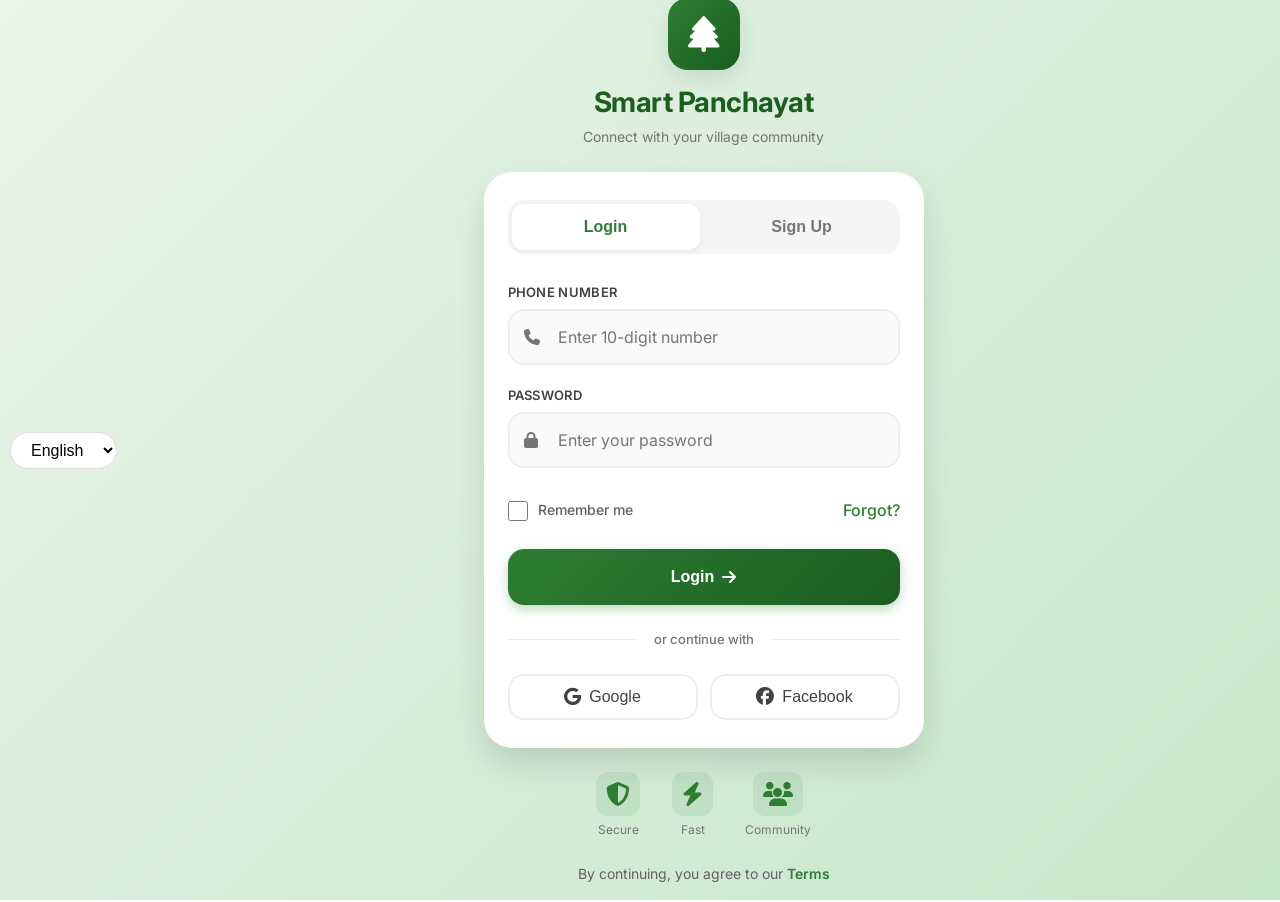
==== index.html @ d56955bb "modified:   chat.html modified:   dashboard.html modified:   events.html modified:   index.html new " ====
<!DOCTYPE html>
<html lang="en">
<head>
    <meta charset="UTF-8">
    <meta name="viewport" content="width=device-width, initial-scale=1.0, maximum-scale=1.0, user-scalable=yes, viewport-fit=cover">
    <meta name="description" content="Smart Panchayat - Connect with your village community">
    <meta name="theme-color" content="#2E7D32">
    <title>Smart Panchayat - Village Connect</title>
    
    <!-- Fonts -->
    <link rel="preconnect" href="https://fonts.googleapis.com">
    <link rel="preconnect" href="https://fonts.gstatic.com" crossorigin>
    <link href="https://fonts.googleapis.com/css2?family=Inter:wght@300;400;500;600;700;800&display=swap" rel="stylesheet">
    
    <!-- Font Awesome -->
    <link rel="stylesheet" href="https://cdnjs.cloudflare.com/ajax/libs/font-awesome/6.5.1/css/all.min.css">
    
    <!-- Custom CSS -->
    <link rel="stylesheet" href="css/styles.css">
    
    <style>
        /* ============================================ */
        /* PROFESSIONAL LOGIN/SIGNUP - MOBILE FIRST */
        /* ============================================ */
        
        * {
            margin: 0;
            padding: 0;
            box-sizing: border-box;
        }
        
        :root {
            --primary: #2E7D32;
            --primary-dark: #1B5E20;
            --primary-light: #4CAF50;
            --accent: #FF6F00;
            --gray-50: #FAFAFA;
            --gray-100: #F5F5F5;
            --gray-200: #EEEEEE;
            --gray-600: #757575;
            --gray-800: #424242;
            --success: #43A047;
            --error: #E53935;
            --shadow-sm: 0 2px 8px rgba(0,0,0,0.06);
            --shadow-md: 0 8px 24px rgba(0,0,0,0.1);
            --shadow-lg: 0 16px 32px rgba(0,0,0,0.12);
        }
        
        body {
            font-family: 'Inter', sans-serif;
            background: linear-gradient(135deg, #E8F5E9 0%, #C8E6C9 100%);
            min-height: 100vh;
            display: flex;
            align-items: center;
            justify-content: center;
            padding: 16px;
            margin: 0;
        }
        
        /* Main Container */
        .auth-container {
            width: 100%;
            max-width: 420px;
            margin: 0 auto;
            animation: slideUp 0.5s ease;
        }
        
        @keyframes slideUp {
            from {
                opacity: 0;
                transform: translateY(30px);
            }
            to {
                opacity: 1;
                transform: translateY(0);
            }
        }
        
        /* Logo Section */
        .logo-section {
            text-align: center;
            margin-bottom: 24px;
        }
        
        .logo-icon {
            width: 72px;
            height: 72px;
            background: linear-gradient(135deg, var(--primary), var(--primary-dark));
            border-radius: 20px;
            display: flex;
            align-items: center;
            justify-content: center;
            margin: 0 auto 16px;
            box-shadow: var(--shadow-md);
            animation: pulse 2s infinite;
        }
        
        @keyframes pulse {
            0%, 100% { transform: scale(1); }
            50% { transform: scale(1.02); }
        }
        
        .logo-icon i {
            font-size: 36px;
            color: white;
        }
        
        .logo-section h1 {
            font-size: 28px;
            font-weight: 700;
            color: var(--primary-dark);
            margin-bottom: 6px;
            letter-spacing: -0.5px;
        }
        
        .logo-section p {
            font-size: 14px;
            color: var(--gray-600);
            font-weight: 400;
        }
        
        /* Auth Card */
        .auth-card {
            background: white;
            border-radius: 28px;
            padding: 28px 24px;
            box-shadow: var(--shadow-lg);
            backdrop-filter: blur(10px);
            transition: all 0.3s ease;
        }
        
        /* Tabs */
        .auth-tabs {
            display: flex;
            gap: 8px;
            margin-bottom: 28px;
            background: var(--gray-100);
            padding: 4px;
            border-radius: 16px;
        }
        
        .auth-tab {
            flex: 1;
            padding: 14px 8px;
            border: none;
            background: transparent;
            font-size: 16px;
            font-weight: 600;
            color: var(--gray-600);
            cursor: pointer;
            border-radius: 12px;
            transition: all 0.25s ease;
            position: relative;
            overflow: hidden;
        }
        
        .auth-tab::before {
            content: '';
            position: absolute;
            top: 0;
            left: 0;
            right: 0;
            bottom: 0;
            background: white;
            opacity: 0;
            transition: opacity 0.25s ease;
            z-index: -1;
        }
        
        .auth-tab.active {
            color: var(--primary);
            background: white;
            box-shadow: var(--shadow-sm);
        }
        
        /* Forms */
        .auth-form {
            display: none;
            animation: fadeIn 0.3s ease;
        }
        
        .auth-form.active {
            display: block;
        }
        
        @keyframes fadeIn {
            from { opacity: 0; transform: translateX(-10px); }
            to { opacity: 1; transform: translateX(0); }
        }
        
        /* Input Groups */
        .input-group {
            margin-bottom: 20px;
            position: relative;
        }
        
        .input-label {
            display: block;
            font-size: 13px;
            font-weight: 600;
            color: var(--gray-800);
            margin-bottom: 6px;
            text-transform: uppercase;
            letter-spacing: 0.3px;
        }
        
        .input-wrapper {
            position: relative;
        }
        
        .input-wrapper i {
            position: absolute;
            left: 16px;
            top: 50%;
            transform: translateY(-50%);
            color: var(--gray-600);
            font-size: 16px;
            transition: color 0.2s ease;
        }
        
        .input-field {
            width: 100%;
            padding: 16px 16px 16px 48px;
            border: 2px solid var(--gray-200);
            border-radius: 16px;
            font-size: 16px;
            font-family: 'Inter', sans-serif;
            background: var(--gray-50);
            transition: all 0.2s ease;
            outline: none;
        }
        
        .input-field:focus {
            border-color: var(--primary);
            background: white;
            box-shadow: 0 0 0 4px rgba(46, 125, 50, 0.1);
        }
        
        .input-field:focus + i,
        .input-wrapper:focus-within i {
            color: var(--primary);
        }
        
        .input-field.error {
            border-color: var(--error);
        }
        
        .error-message {
            font-size: 12px;
            color: var(--error);
            margin-top: 6px;
            display: flex;
            align-items: center;
            gap: 4px;
            animation: shake 0.3s ease;
        }
        
        @keyframes shake {
            0%, 100% { transform: translateX(0); }
            25% { transform: translateX(-4px); }
            75% { transform: translateX(4px); }
        }
        
        /* Password Strength */
        .password-strength {
            margin-top: 8px;
        }
        
        .strength-bar {
            height: 4px;
            background: var(--gray-200);
            border-radius: 2px;
            overflow: hidden;
            margin-bottom: 4px;
        }
        
        .strength-fill {
            height: 100%;
            width: 0%;
            transition: width 0.3s ease, background 0.3s ease;
            border-radius: 2px;
        }
        
        .strength-text {
            font-size: 12px;
            font-weight: 500;
        }
        
        /* Checkbox */
        .checkbox-wrapper {
            display: flex;
            align-items: center;
            gap: 10px;
            margin: 16px 0;
        }
        
        .checkbox-wrapper input[type="checkbox"] {
            width: 20px;
            height: 20px;
            accent-color: var(--primary);
            cursor: pointer;
        }
        
        .checkbox-wrapper label {
            font-size: 14px;
            color: var(--gray-600);
            cursor: pointer;
        }
        
        .checkbox-wrapper a {
            color: var(--primary);
            text-decoration: none;
            font-weight: 500;
        }
        
        /* Buttons */
        .btn {
            width: 100%;
            padding: 16px;
            border: none;
            border-radius: 16px;
            font-size: 16px;
            font-weight: 600;
            cursor: pointer;
            transition: all 0.2s ease;
            display: flex;
            align-items: center;
            justify-content: center;
            gap: 8px;
            position: relative;
            overflow: hidden;
        }
        
        .btn-primary {
            background: linear-gradient(135deg, var(--primary), var(--primary-dark));
            color: white;
            box-shadow: 0 4px 12px rgba(46, 125, 50, 0.3);
        }
        
        .btn-primary:hover {
            transform: translateY(-2px);
            box-shadow: 0 6px 16px rgba(46, 125, 50, 0.4);
        }
        
        .btn-primary:active {
            transform: translateY(0);
        }
        
        .btn-primary:disabled {
            opacity: 0.6;
            cursor: not-allowed;
            transform: none;
        }
        
        /* Loading Spinner */
        .spinner {
            width: 20px;
            height: 20px;
            border: 2px solid rgba(255,255,255,0.3);
            border-top-color: white;
            border-radius: 50%;
            animation: spin 0.8s linear infinite;
        }
        
        @keyframes spin {
            to { transform: rotate(360deg); }
        }
        
        /* Divider */
        .divider {
            display: flex;
            align-items: center;
            text-align: center;
            margin: 24px 0;
        }
        
        .divider::before,
        .divider::after {
            content: '';
            flex: 1;
            border-bottom: 1px solid var(--gray-200);
        }
        
        .divider span {
            padding: 0 16px;
            font-size: 13px;
            color: var(--gray-600);
            font-weight: 500;
        }
        
        /* Social Login */
        .social-login {
            display: flex;
            gap: 12px;
        }
        
        .social-btn {
            flex: 1;
            padding: 12px;
            border: 2px solid var(--gray-200);
            border-radius: 16px;
            background: white;
            font-size: 14px;
            font-weight: 500;
            color: var(--gray-800);
            cursor: pointer;
            transition: all 0.2s ease;
            display: flex;
            align-items: center;
            justify-content: center;
            gap: 8px;
        }
        
        .social-btn:hover {
            border-color: var(--primary);
            background: var(--gray-50);
        }
        
        .social-btn i {
            font-size: 18px;
        }
        
        /* Footer Links */
        .auth-footer {
            text-align: center;
            margin-top: 24px;
            font-size: 14px;
            color: var(--gray-600);
        }
        
        .auth-footer a {
            color: var(--primary);
            text-decoration: none;
            font-weight: 600;
        }
        
        /* OTP Section */
        .otp-section {
            margin-top: 20px;
            padding-top: 20px;
            border-top: 1px solid var(--gray-200);
        }
        
        .otp-inputs {
            display: flex;
            gap: 8px;
            justify-content: center;
            margin: 20px 0;
        }
        
        .otp-input {
            width: 48px;
            height: 56px;
            text-align: center;
            font-size: 24px;
            font-weight: 700;
            border: 2px solid var(--gray-200);
            border-radius: 12px;
            background: var(--gray-50);
            transition: all 0.2s ease;
        }
        
        .otp-input:focus {
            border-color: var(--primary);
            background: white;
            outline: none;
            box-shadow: 0 0 0 3px rgba(46, 125, 50, 0.1);
        }
        
        .otp-timer {
            text-align: center;
            font-size: 14px;
            color: var(--gray-600);
            margin-bottom: 16px;
        }
        
        .otp-timer span {
            font-weight: 700;
            color: var(--primary);
        }
        
        .resend-btn {
            background: none;
            border: none;
            color: var(--primary);
            font-weight: 600;
            cursor: pointer;
            padding: 8px;
        }
        
        .resend-btn:disabled {
            color: var(--gray-400);
            cursor: not-allowed;
        }
        
        /* Features Section */
        .features {
            display: flex;
            justify-content: center;
            gap: 32px;
            margin-top: 24px;
        }
        
        .feature {
            display: flex;
            flex-direction: column;
            align-items: center;
            gap: 4px;
        }
        
        .feature i {
            font-size: 24px;
            color: var(--primary);
            background: rgba(46, 125, 50, 0.1);
            padding: 10px;
            border-radius: 12px;
        }
        
        .feature span {
            font-size: 12px;
            color: var(--gray-600);
        }
        
        /* Mobile Optimizations */
        @media (max-width: 480px) {
            body {
                padding: 12px;
                align-items: flex-start;
            }
            
            .auth-container {
                margin-top: 20px;
            }
            
            .auth-card {
                padding: 20px 16px;
            }
            
            .logo-icon {
                width: 60px;
                height: 60px;
            }
            
            .logo-section h1 {
                font-size: 24px;
            }
            
            .input-field {
                padding: 14px 14px 14px 44px;
                font-size: 16px;
            }
            
            .btn {
                padding: 14px;
            }
            
            .otp-input {
                width: 42px;
                height: 50px;
                font-size: 20px;
            }
            
            .features {
                gap: 20px;
            }
        }
        
        /* Desktop Optimizations */
        @media (min-width: 768px) {
            .auth-container {
                max-width: 440px;
            }
        }
        
        /* Toast Customization */
        .toast-container {
            position: fixed;
            top: 20px;
            right: 20px;
            z-index: 9999;
        }
        
        /* Hidden */
        .hidden {
            display: none !important;
        }
    </style>
</head>
<body>
    <div class="auth-container">
        <!-- Logo -->
        <div class="logo-section">
            <div class="logo-icon">
                <i class="fas fa-tree"></i>
            </div>
            <h1>Smart Panchayat</h1>
            <p>Connect with your village community</p>
        </div>
        
        <!-- Auth Card -->
        <div class="auth-card">
            <!-- Tabs -->
            <div class="auth-tabs">
                <button class="auth-tab active" data-tab="login">Login</button>
                <button class="auth-tab" data-tab="signup">Sign Up</button>
            </div>
            
            <!-- Login Form -->
            <form id="loginForm" class="auth-form active">
                <div class="input-group">
                    <label class="input-label">Phone Number</label>
                    <div class="input-wrapper">
                        <i class="fas fa-phone"></i>
                        <input type="tel" 
                               class="input-field" 
                               id="loginPhone" 
                               placeholder="Enter 10-digit number"
                               inputmode="numeric"
                               maxlength="10">
                    </div>
                    <div class="error-message hidden" id="loginPhoneError"></div>
                </div>
                
                <div class="input-group">
                    <label class="input-label">Password</label>
                    <div class="input-wrapper">
                        <i class="fas fa-lock"></i>
                        <input type="password" 
                               class="input-field" 
                               id="loginPassword" 
                               placeholder="Enter your password">
                    </div>
                    <div class="error-message hidden" id="loginPasswordError"></div>
                </div>
                
                <div class="checkbox-wrapper">
                    <input type="checkbox" id="rememberMe">
                    <label for="rememberMe">Remember me</label>
                    <a href="#" style="margin-left: auto;">Forgot?</a>
                </div>
                
                <button type="submit" class="btn btn-primary" id="loginBtn">
                    <span>Login</span>
                    <i class="fas fa-arrow-right"></i>
                </button>
                
                <div class="divider">
                    <span>or continue with</span>
                </div>
                
                <div class="social-login">
                    <button type="button" class="social-btn">
                        <i class="fab fa-google"></i> Google
                    </button>
                    <button type="button" class="social-btn">
                        <i class="fab fa-facebook"></i> Facebook
                    </button>
                </div>
            </form>
            
            <!-- Signup Form -->
            <form id="signupForm" class="auth-form">
                <div class="input-group">
                    <label class="input-label">Full Name</label>
                    <div class="input-wrapper">
                        <i class="fas fa-user"></i>
                        <input type="text" 
                               class="input-field" 
                               id="signupName" 
                               placeholder="Enter your full name">
                    </div>
                    <div class="error-message hidden" id="signupNameError"></div>
                </div>
                
                <div class="input-group">
                    <label class="input-label">Phone Number</label>
                    <div class="input-wrapper">
                        <i class="fas fa-phone"></i>
                        <input type="tel" 
                               class="input-field" 
                               id="signupPhone" 
                               placeholder="10-digit mobile number"
                               inputmode="numeric"
                               maxlength="10">
                    </div>
                    <div class="error-message hidden" id="signupPhoneError"></div>
                </div>
                
                <div class="input-group">
                    <label class="input-label">Password</label>
                    <div class="input-wrapper">
                        <i class="fas fa-lock"></i>
                        <input type="password" 
                               class="input-field" 
                               id="signupPassword" 
                               placeholder="Create a strong password">
                    </div>
                    <div class="password-strength hidden" id="passwordStrength">
                        <div class="strength-bar">
                            <div class="strength-fill" id="strengthFill"></div>
                        </div>
                        <span class="strength-text" id="strengthText"></span>
                    </div>
                </div>
                
                <div class="input-group">
                    <label class="input-label">Confirm Password</label>
                    <div class="input-wrapper">
                        <i class="fas fa-check-circle"></i>
                        <input type="password" 
                               class="input-field" 
                               id="signupConfirmPassword" 
                               placeholder="Re-enter your password">
                    </div>
                    <div class="error-message hidden" id="signupConfirmError"></div>
                </div>
                
                <div class="input-group">
                    <label class="input-label">Occupation</label>
                    <div class="input-wrapper">
                        <i class="fas fa-briefcase"></i>
                        <select class="input-field" id="signupOccupation">
                            <option value="">Select occupation</option>
                            <option value="farmer">🌾 Farmer</option>
                            <option value="teacher">📚 Teacher</option>
                            <option value="business">💼 Business</option>
                            <option value="student">🎓 Student</option>
                            <option value="service">🔧 Service Provider</option>
                            <option value="other">📌 Other</option>
                        </select>
                    </div>
                </div>
                
                <div class="checkbox-wrapper">
                    <input type="checkbox" id="termsCheck">
                    <label for="termsCheck">I agree to the <a href="#">Terms</a> and <a href="#">Privacy Policy</a></label>
                </div>
                
                <button type="submit" class="btn btn-primary" id="signupBtn">
                    <span>Create Account</span>
                    <i class="fas fa-user-plus"></i>
                </button>
                
                <!-- OTP Section (hidden initially) -->
                <div class="otp-section hidden" id="otpSection">
                    <p style="text-align: center; font-size: 14px; color: var(--gray-600); margin-bottom: 16px;">
                        <i class="fas fa-shield-alt"></i> 
                        Enter the 6-digit code sent to your phone
                    </p>
                    
                    <div class="otp-inputs">
                        <input type="text" class="otp-input" maxlength="1" pattern="[0-9]">
                        <input type="text" class="otp-input" maxlength="1" pattern="[0-9]">
                        <input type="text" class="otp-input" maxlength="1" pattern="[0-9]">
                        <input type="text" class="otp-input" maxlength="1" pattern="[0-9]">
                        <input type="text" class="otp-input" maxlength="1" pattern="[0-9]">
                        <input type="text" class="otp-input" maxlength="1" pattern="[0-9]">
                    </div>
                    
                    <div class="otp-timer">
                        Resend code in <span id="otpTimer">02:00</span>
                        <button class="resend-btn" id="resendOtpBtn" disabled>Resend</button>
                    </div>
                    
                    <button type="button" class="btn btn-primary" id="verifyOtpBtn">
                        <span>Verify & Continue</span>
                        <i class="fas fa-check"></i>
                    </button>
                </div>
            </form>
        </div>
        
        <!-- Features -->
        <div class="features">
            <div class="feature">
                <i class="fas fa-shield-alt"></i>
                <span>Secure</span>
            </div>
            <div class="feature">
                <i class="fas fa-bolt"></i>
                <span>Fast</span>
            </div>
            <div class="feature">
                <i class="fas fa-users"></i>
                <span>Community</span>
            </div>
        </div>
        
        <!-- Footer -->
        <div class="auth-footer">
            <p>By continuing, you agree to our <a href="#">Terms</a></p>
        </div>
    </div>
    
    <!-- Toast Container -->
    <div id="toastContainer" class="toast-container"></div>
    
    <script src="js/utils.js"></script>
    <script src="js/auth.js"></script>
    
    <script>
        // Smooth tab switching
        document.querySelectorAll('.auth-tab').forEach(tab => {
            tab.addEventListener('click', function() {
                document.querySelectorAll('.auth-tab').forEach(t => t.classList.remove('active'));
                this.classList.add('active');
                
                const tabName = this.dataset.tab;
                document.getElementById('loginForm').classList.toggle('active', tabName === 'login');
                document.getElementById('signupForm').classList.toggle('active', tabName === 'signup');
            });
        });
        
        // Password strength indicator
        const passwordInput = document.getElementById('signupPassword');
        const strengthFill = document.getElementById('strengthFill');
        const strengthText = document.getElementById('strengthText');
        const strengthDiv = document.getElementById('passwordStrength');
        
        passwordInput?.addEventListener('input', function() {
            const val = this.value;
            if (val.length > 0) {
                strengthDiv.classList.remove('hidden');
                
                let strength = 0;
                if (val.length >= 6) strength++;
                if (/[a-z]/.test(val) && /[A-Z]/.test(val)) strength++;
                if (/[0-9]/.test(val)) strength++;
                if (/[^a-zA-Z0-9]/.test(val)) strength++;
                
                const percent = (strength / 4) * 100;
                strengthFill.style.width = percent + '%';
                
                if (strength <= 1) {
                    strengthFill.style.background = '#E53935';
                    strengthText.textContent = 'Weak';
                    strengthText.style.color = '#E53935';
                } else if (strength === 2) {
                    strengthFill.style.background = '#FFA000';
                    strengthText.textContent = 'Fair';
                    strengthText.style.color = '#FFA000';
                } else if (strength === 3) {
                    strengthFill.style.background = '#4CAF50';
                    strengthText.textContent = 'Good';
                    strengthText.style.color = '#4CAF50';
                } else {
                    strengthFill.style.background = '#2E7D32';
                    strengthText.textContent = 'Strong';
                    strengthText.style.color = '#2E7D32';
                }
            } else {
                strengthDiv.classList.add('hidden');
            }
        });
        
        // OTP input auto-focus
        const otpInputs = document.querySelectorAll('.otp-input');
        otpInputs.forEach((input, index) => {
            input.addEventListener('input', function() {
                if (this.value.length === 1 && index < otpInputs.length - 1) {
                    otpInputs[index + 1].focus();
                }
            });
            
            input.addEventListener('keydown', function(e) {
                if (e.key === 'Backspace' && !this.value && index > 0) {
                    otpInputs[index - 1].focus();
                }
            });
        });
        
        console.log('✅ Smart Panchayat Auth Ready');
    </script>
    <script src="js/language.js"></script>
</body>
</html>
---- css/styles.css ----
/* ============================================
   SMART PANCHAYAT SYSTEM - COMPLETE STYLESHEET
   Enhanced: Badges, Notifications, Clean UI
   ============================================ */

/* ---------- CSS RESET & VARIABLES ---------- */
* {
    margin: 0;
    padding: 0;
    box-sizing: border-box;
}

:root {
    /* Primary Colors */
    --primary-green: #2E7D32;
    --primary-green-light: #4CAF50;
    --primary-green-dark: #1B5E20;
    --accent-orange: #FF6F00;
    --accent-red: #D32F2F;
    --accent-blue: #1976D2;
    
    /* Neutral Colors */
    --gray-50: #FAFAFA;
    --gray-100: #F5F5F5;
    --gray-200: #EEEEEE;
    --gray-300: #E0E0E0;
    --gray-400: #BDBDBD;
    --gray-500: #9E9E9E;
    --gray-600: #757575;
    --gray-700: #616161;
    --gray-800: #424242;
    --gray-900: #212121;
    
    /* Functional Colors */
    --success: #43A047;
    --warning: #FFA000;
    --error: #E53935;
    --info: #1E88E5;
    
    /* Emergency Theme */
    --emergency-bg: linear-gradient(135deg, #B71C1C 0%, #D32F2F 100%);
    --emergency-pulse: rgba(211, 47, 47, 0.6);
    
    /* Spacing */
    --space-xs: 4px;
    --space-sm: 8px;
    --space-md: 16px;
    --space-lg: 24px;
    --space-xl: 32px;
    --space-2xl: 48px;
    
    /* Border Radius */
    --radius-sm: 4px;
    --radius-md: 8px;
    --radius-lg: 12px;
    --radius-xl: 20px;
    --radius-full: 9999px;
    
    /* Shadows */
    --shadow-sm: 0 1px 2px 0 rgba(0, 0, 0, 0.05);
    --shadow-md: 0 4px 6px -1px rgba(0, 0, 0, 0.1);
    --shadow-lg: 0 10px 15px -3px rgba(0, 0, 0, 0.1);
    --shadow-xl: 0 20px 25px -5px rgba(0, 0, 0, 0.1);
    --shadow-2xl: 0 25px 50px -12px rgba(0, 0, 0, 0.25);
    
    /* Transitions */
    --transition-fast: 150ms ease;
    --transition-base: 250ms ease;
    --transition-slow: 350ms ease;
    
    /* Fonts */
    --font-sans: 'Inter', -apple-system, BlinkMacSystemFont, 'Segoe UI', Roboto, sans-serif;
    --font-display: 'Poppins', var(--font-sans);
}
/* ============ CRITICAL MOBILE FIX ============ */
* {
    box-sizing: border-box !important;
}

html {
    width: 100% !important;
    overflow-x: hidden !important;
    overflow-y: auto !important;
}

body {
    width: 100% !important;
    max-width: 100vw !important;
    overflow-x: hidden !important;
    overflow-y: auto !important;
    position: relative !important;
}

#app, .dashboard-layout, .main-feed, .container {
    width: 100% !important;
    max-width: 100% !important;
    overflow-x: hidden !important;
}

/* Ensure scrolling works */
html, body {
    height: auto !important;
    min-height: 100vh !important;
}
/* ---------- BASE STYLES ---------- */
html {
    font-size: 16px;
    -webkit-font-smoothing: antialiased;
    -moz-osx-font-smoothing: grayscale;
    scroll-behavior: smooth;
}

body {
    font-family: var(--font-sans);
    background-color: var(--gray-50);
    color: var(--gray-900);
    line-height: 1.6;
    min-height: 100vh;
    overflow-x: hidden;
}

/* ---------- TYPOGRAPHY ---------- */
h1, .h1 {
    font-size: clamp(1.75rem, 5vw, 2.5rem);
    font-weight: 700;
    line-height: 1.2;
    letter-spacing: -0.02em;
    font-family: var(--font-display);
    margin-bottom: var(--space-md);
}

h2, .h2 {
    font-size: clamp(1.5rem, 4vw, 2rem);
    font-weight: 600;
    line-height: 1.3;
    letter-spacing: -0.01em;
    font-family: var(--font-display);
    margin-bottom: var(--space-md);
}

h3, .h3 {
    font-size: clamp(1.25rem, 3vw, 1.5rem);
    font-weight: 600;
    line-height: 1.4;
    margin-bottom: var(--space-sm);
}

h4 {
    font-size: 1.125rem;
    font-weight: 600;
    line-height: 1.4;
    margin-bottom: var(--space-sm);
}

p {
    margin-bottom: var(--space-md);
    color: var(--gray-700);
}

a {
    color: inherit;
    text-decoration: none;
}

/* ---------- UTILITY CLASSES ---------- */
.container {
    width: 100%;
    max-width: 1200px;
    margin-left: auto;
    margin-right: auto;
    padding-left: var(--space-md);
    padding-right: var(--space-md);
}

.flex { display: flex; }
.inline-flex { display: inline-flex; }
.flex-col { flex-direction: column; }
.flex-1 { flex: 1; }
.items-center { align-items: center; }
.justify-between { justify-content: space-between; }
.gap-sm { gap: var(--space-sm); }
.gap-md { gap: var(--space-md); }
.gap-lg { gap: var(--space-lg); }
.grid { display: grid; }
.text-center { text-align: center; }
.text-sm { font-size: 0.875rem; }
.text-gray-500 { color: var(--gray-500); }
.text-gray-600 { color: var(--gray-600); }
.font-medium { font-weight: 500; }
.font-bold { font-weight: 700; }
.mt-md { margin-top: var(--space-md); }
.mb-sm { margin-bottom: var(--space-sm); }
.p-md { padding: var(--space-md); }
.p-xl { padding: var(--space-xl); }
.w-full { width: 100%; }

/* ---------- BUTTONS ---------- */
.btn {
    display: inline-flex;
    align-items: center;
    justify-content: center;
    gap: var(--space-sm);
    padding: 10px 20px;
    border-radius: var(--radius-md);
    font-weight: 500;
    font-size: 1rem;
    line-height: 1.5;
    cursor: pointer;
    border: none;
    transition: all var(--transition-base);
    white-space: nowrap;
    background: transparent;
}

.btn:active { transform: scale(0.98); }
.btn:disabled { opacity: 0.6; cursor: not-allowed; }

.btn-primary {
    background: var(--primary-green);
    color: white;
    box-shadow: var(--shadow-md);
}

.btn-primary:hover:not(:disabled) {
    background: var(--primary-green-dark);
    box-shadow: var(--shadow-lg);
}

.btn-outline {
    background: transparent;
    color: var(--gray-700);
    border: 1px solid var(--gray-300);
}

.btn-outline:hover:not(:disabled) {
    background: var(--gray-100);
    border-color: var(--gray-400);
}

.btn-danger {
    background: var(--error);
    color: white;
}

.btn-success {
    background: var(--success);
    color: white;
}

.btn-sm {
    padding: 6px 12px;
    font-size: 0.875rem;
}

.btn-block { width: 100%; }
.btn-icon {
    padding: var(--space-sm);
    border-radius: var(--radius-full);
    aspect-ratio: 1;
}

/* ---------- EMERGENCY BUTTON - FIXED ---------- */
.btn-emergency {
    background: linear-gradient(135deg, #C62828 0%, #D32F2F 100%);
    color: white !important;
    font-weight: 700;
    text-transform: uppercase;
    letter-spacing: 1px;
    padding: 10px 18px;
    border-radius: var(--radius-md);
    border: none;
    box-shadow: 0 3px 10px rgba(211, 47, 47, 0.3), 0 0 0 0 rgba(211, 47, 47, 0.4);
    animation: emergency-pulse 2s infinite;
    position: relative;
    overflow: hidden;
    transition: all 0.2s ease;
    cursor: pointer;
    font-size: 0.9rem;
}

.btn-emergency i {
    margin-right: 6px;
    animation: shake 2s infinite;
    color: white;
}

.btn-emergency:hover {
    transform: scale(1.02);
    box-shadow: 0 4px 12px rgba(211, 47, 47, 0.5), 0 0 0 6px rgba(211, 47, 47, 0.1);
    letter-spacing: 1.5px;
}

.btn-emergency:active {
    transform: scale(0.98);
}

@keyframes emergency-pulse {
    0% {
        box-shadow: 0 3px 10px rgba(211, 47, 47, 0.3), 0 0 0 0 rgba(211, 47, 47, 0.4);
    }
    50% {
        box-shadow: 0 3px 10px rgba(211, 47, 47, 0.5), 0 0 0 8px rgba(211, 47, 47, 0);
    }
    100% {
        box-shadow: 0 3px 10px rgba(211, 47, 47, 0.3), 0 0 0 0 rgba(211, 47, 47, 0);
    }
}

@keyframes shake {
    0%, 100% { transform: rotate(0deg); }
    5% { transform: rotate(-10deg); }
    10% { transform: rotate(10deg); }
    15% { transform: rotate(-5deg); }
    20% { transform: rotate(0deg); }
}

/* Large Emergency Button (for sidebar) */
.emergency-btn-large {
    width: 100%;
    padding: 12px 20px;
    font-size: 1rem;
    font-weight: 700;
    margin: var(--space-md) 0;
    background: linear-gradient(135deg, #C62828 0%, #D32F2F 100%);
    color: white !important;
    border: none;
    border-radius: var(--radius-md);
    cursor: pointer;
    box-shadow: 0 3px 10px rgba(211, 47, 47, 0.3);
    animation: emergency-pulse 2s infinite;
    transition: all 0.2s ease;
    text-transform: uppercase;
    letter-spacing: 1px;
}

.emergency-btn-large i {
    margin-right: 8px;
    animation: shake 2s infinite;
    color: white;
}

.emergency-btn-large:hover {
    transform: scale(1.01);
    box-shadow: 0 4px 12px rgba(211, 47, 47, 0.5);
    letter-spacing: 1.5px;
}

/* Emergency Banner */
.emergency-banner {
    background: linear-gradient(135deg, #C62828 0%, #D32F2F 100%);
    color: white;
    padding: 12px 18px;
    border-radius: var(--radius-md);
    margin-bottom: var(--space-lg);
    display: flex;
    align-items: center;
    justify-content: space-between;
    box-shadow: 0 3px 10px rgba(211, 47, 47, 0.3);
    animation: slideDown 0.3s ease;
}

.emergency-banner-content {
    display: flex;
    align-items: center;
    gap: var(--space-md);
}

.emergency-banner-content i {
    font-size: 1.5rem;
    animation: shake 2s infinite;
}

.emergency-banner-close {
    background: rgba(255, 255, 255, 0.2);
    border: none;
    color: white;
    cursor: pointer;
    padding: 6px 10px;
    border-radius: var(--radius-sm);
    font-size: 0.9rem;
    transition: background 0.2s;
}

.emergency-banner-close:hover {
    background: rgba(255, 255, 255, 0.3);
}

@keyframes slideDown {
    from {
        opacity: 0;
        transform: translateY(-15px);
    }
    to {
        opacity: 1;
        transform: translateY(0);
    }
}
/* ---------- CARDS ---------- */
.card {
    background: white;
    border-radius: var(--radius-lg);
    padding: var(--space-lg);
    box-shadow: var(--shadow-md);
    border: 1px solid var(--gray-200);
}

/* ---------- FORMS ---------- */
.form-group { margin-bottom: var(--space-lg); }
.form-label {
    display: block;
    margin-bottom: var(--space-xs);
    font-weight: 500;
    color: var(--gray-800);
}

.form-input {
    width: 100%;
    padding: 12px 16px;
    border: 2px solid var(--gray-300);
    border-radius: var(--radius-md);
    font-size: 1rem;
    font-family: var(--font-sans);
    background: white;
    color: var(--gray-900);
    transition: all var(--transition-fast);
}

.form-input:focus {
    outline: none;
    border-color: var(--primary-green);
    box-shadow: 0 0 0 3px rgba(46, 125, 50, 0.1);
}

select.form-input {
    appearance: none;
    background-image: url("data:image/svg+xml,%3Csvg xmlns='http://www.w3.org/2000/svg' width='16' height='16' viewBox='0 0 24 24' fill='none' stroke='%23616161' stroke-width='2' stroke-linecap='round' stroke-linejoin='round'%3E%3Cpolyline points='6 9 12 15 18 9'%3E%3C/polyline%3E%3C/svg%3E");
    background-repeat: no-repeat;
    background-position: right 12px center;
    background-size: 16px;
    padding-right: 40px;
}

textarea.form-input {
    resize: vertical;
    min-height: 100px;
}

input[type="checkbox"] {
    width: 18px;
    height: 18px;
    accent-color: var(--primary-green);
    cursor: pointer;
}

/* ---------- AVATARS ---------- */
.avatar {
    width: 40px;
    height: 40px;
    border-radius: var(--radius-full);
    object-fit: cover;
    background: var(--primary-green);
    display: flex;
    align-items: center;
    justify-content: center;
    font-weight: 600;
    color: white;
    flex-shrink: 0;
}

.avatar-sm { width: 32px; height: 32px; font-size: 0.875rem; }
.avatar-md { width: 48px; height: 48px; font-size: 1.125rem; }
.avatar-lg { width: 64px; height: 64px; font-size: 1.5rem; }

/* ---------- BADGES (Labels) ---------- */
.badge {
    display: inline-flex;
    align-items: center;
    gap: 4px;
    padding: 4px 10px;
    border-radius: var(--radius-full);
    font-size: 0.7rem;
    font-weight: 600;
    text-transform: uppercase;
    letter-spacing: 0.3px;
    white-space: nowrap;
}

.badge-success { background: rgba(67, 160, 71, 0.12); color: var(--success); }
.badge-warning { background: rgba(255, 160, 0, 0.12); color: var(--warning); }
.badge-error { background: rgba(229, 57, 53, 0.12); color: var(--error); }
.badge-info { background: rgba(30, 136, 229, 0.12); color: var(--info); }

/* ---------- NAVIGATION ---------- */
.navbar {
    background: white;
    border-bottom: 1px solid var(--gray-200);
    padding: 12px 0;
    position: sticky;
    top: 0;
    z-index: 100;
}

.navbar-container {
    display: flex;
    align-items: center;
    justify-content: space-between;
}

.navbar-brand {
    font-size: 1.5rem;
    font-weight: 700;
    color: var(--primary-green);
    display: flex;
    align-items: center;
    gap: var(--space-sm);
}

/* ---------- BOTTOM NAVIGATION - CLEAN ---------- */
.mobile-nav {
    position: fixed;
    bottom: 0;
    left: 0;
    right: 0;
    background: white;
    border-top: 1px solid var(--gray-200);
    padding: 6px 12px;
    padding-bottom: max(6px, env(safe-area-inset-bottom));
    z-index: 100;
    box-shadow: 0 -1px 3px rgba(0, 0, 0, 0.05);
}

.mobile-nav-menu {
    display: flex;
    justify-content: space-around;
    align-items: center;
    list-style: none;
    max-width: 400px;
    margin: 0 auto;
}

.mobile-nav-item {
    display: flex;
    flex-direction: column;
    align-items: center;
    gap: 3px;
    color: var(--gray-500);
    text-decoration: none;
    font-size: 0.7rem;
    font-weight: 500;
    transition: color 0.2s;
    padding: 4px 0;
}

.mobile-nav-item i {
    font-size: 1.4rem;
}

.mobile-nav-item.active {
    color: var(--primary-green);
}

.mobile-nav-item.emergency-nav i {
    color: var(--error);
}

@media (min-width: 769px) {
    .mobile-nav {
        display: none !important;
    }
}

/* ---------- MODALS ---------- */
.modal-overlay {
    position: fixed;
    top: 0;
    left: 0;
    right: 0;
    bottom: 0;
    background: rgba(0, 0, 0, 0.5);
    backdrop-filter: blur(4px);
    display: flex;
    align-items: center;
    justify-content: center;
    z-index: 1000;
    animation: fadeIn 0.3s ease;
}

.modal {
    background: white;
    border-radius: var(--radius-xl);
    padding: var(--space-xl);
    max-width: 500px;
    width: 90%;
    max-height: 90vh;
    overflow-y: auto;
    box-shadow: var(--shadow-2xl);
}

@keyframes fadeIn {
    from { opacity: 0; }
    to { opacity: 1; }
}

.modal-header {
    display: flex;
    justify-content: space-between;
    align-items: center;
    margin-bottom: var(--space-lg);
}

.modal-title {
    font-size: 1.5rem;
    font-weight: 600;
}

.modal-close {
    background: none;
    border: none;
    font-size: 1.5rem;
    cursor: pointer;
    color: var(--gray-500);
}

.modal-close:hover { color: var(--gray-900); }

/* ---------- TOAST NOTIFICATIONS ---------- */
.toast-container {
    position: fixed;
    top: 20px;
    right: 20px;
    z-index: 9999;
    display: flex;
    flex-direction: column;
    gap: 10px;
    max-width: 350px;
}

.toast {
    background: white;
    border-radius: var(--radius-md);
    padding: 16px 20px;
    box-shadow: var(--shadow-lg);
    display: flex;
    align-items: center;
    gap: 12px;
    animation: slideInRight 0.3s ease;
    border-left: 4px solid var(--primary-green);
}

.toast-success { border-left-color: var(--success); }
.toast-error { border-left-color: var(--error); }
.toast-warning { border-left-color: var(--warning); }

@keyframes slideInRight {
    from { transform: translateX(100%); opacity: 0; }
    to { transform: translateX(0); opacity: 1; }
}

/* ---------- DROPDOWN ---------- */
.dropdown { position: relative; }
.dropdown-menu {
    position: absolute;
    top: 100%;
    right: 0;
    margin-top: 8px;
    background: white;
    border-radius: var(--radius-md);
    box-shadow: var(--shadow-lg);
    border: 1px solid var(--gray-200);
    min-width: 200px;
    z-index: 200;
    overflow: hidden;
}

.dropdown-item {
    display: flex;
    align-items: center;
    gap: 12px;
    padding: 12px 16px;
    color: var(--gray-700);
    cursor: pointer;
}

.dropdown-item:hover { background: var(--gray-100); }

/* ---------- ALERTS ---------- */
.alert {
    padding: 16px;
    border-radius: var(--radius-md);
    display: flex;
    align-items: flex-start;
    gap: 12px;
    margin-bottom: var(--space-md);
}

.alert-info {
    background: rgba(30, 136, 229, 0.1);
    color: var(--info);
    border: 1px solid rgba(30, 136, 229, 0.2);
}

.alert-error {
    background: rgba(229, 57, 53, 0.1);
    color: var(--error);
    border: 1px solid rgba(229, 57, 53, 0.2);
}

/* ---------- SKELETON LOADING ---------- */
.skeleton {
    background: linear-gradient(90deg, var(--gray-200) 25%, var(--gray-300) 50%, var(--gray-200) 75%);
    background-size: 200% 100%;
    animation: loading 1.5s infinite;
    border-radius: var(--radius-md);
}

@keyframes loading {
    0% { background-position: 200% 0; }
    100% { background-position: -200% 0; }
}

.skeleton-text { height: 16px; margin-bottom: 8px; }
.skeleton-title { height: 24px; width: 60%; margin-bottom: 16px; }
.skeleton-avatar { width: 40px; height: 40px; border-radius: var(--radius-full); }

/* ---------- DASHBOARD LAYOUT ---------- */
.dashboard-layout {
    display: grid;
    grid-template-columns: 280px 1fr 320px;
    gap: var(--space-lg);
    min-height: calc(100vh - 80px);
    margin-top: var(--space-lg);
}

.sidebar {
    position: sticky;
    top: 80px;
    height: fit-content;
    max-height: calc(100vh - 100px);
    overflow-y: auto;
}

.main-feed { min-height: 100vh; }

.right-sidebar {
    position: sticky;
    top: 80px;
    height: fit-content;
    max-height: calc(100vh - 100px);
    overflow-y: auto;
}

@media (max-width: 1024px) {
    .dashboard-layout { grid-template-columns: 1fr; }
    .sidebar, .right-sidebar { display: none; }
}

/* ---------- SIDEBAR ---------- */
.sidebar-card {
    background: white;
    border-radius: var(--radius-lg);
    padding: var(--space-lg);
    border: 1px solid var(--gray-200);
    margin-bottom: var(--space-md);
}

.user-profile-card { text-align: center; }

.user-avatar-large {
    width: 100px;
    height: 100px;
    margin: 0 auto var(--space-md);
    border-radius: var(--radius-full);
    border: 3px solid var(--primary-green);
    padding: 3px;
    background: var(--primary-green);
    display: flex;
    align-items: center;
    justify-content: center;
    color: white;
    font-size: 2rem;
    font-weight: 600;
}

.user-stats {
    display: flex;
    justify-content: space-around;
    margin: var(--space-md) 0;
    padding: var(--space-md) 0;
    border-top: 1px solid var(--gray-200);
    border-bottom: 1px solid var(--gray-200);
}

.stat-item { text-align: center; }
.stat-value { font-size: 1.25rem; font-weight: 700; color: var(--primary-green); }
.stat-label { font-size: 0.75rem; color: var(--gray-600); }

.sidebar-nav { list-style: none; }
.sidebar-nav-item { margin-bottom: var(--space-xs); }

.sidebar-nav-link {
    display: flex;
    align-items: center;
    gap: var(--space-md);
    padding: var(--space-md);
    color: var(--gray-700);
    text-decoration: none;
    border-radius: var(--radius-md);
    transition: all var(--transition-fast);
}

.sidebar-nav-link i { width: 24px; text-align: center; }
.sidebar-nav-link:hover { background: var(--gray-100); color: var(--primary-green); }
.sidebar-nav-link.active { background: var(--primary-green); color: white; }

/* ---------- POST CARD ---------- */
.post-card {
    background: white;
    border-radius: var(--radius-lg);
    padding: var(--space-lg);
    margin-bottom: var(--space-md);
    box-shadow: var(--shadow-sm);
    border: 1px solid var(--gray-200);
}

.post-header {
    display: flex;
    align-items: center;
    gap: var(--space-md);
    margin-bottom: var(--space-md);
}

.post-author-info { flex: 1; }
.post-author-name {
    font-weight: 600;
    color: var(--gray-900);
    display: flex;
    align-items: center;
    gap: var(--space-xs);
    flex-wrap: wrap;
}

.post-time { font-size: 0.875rem; color: var(--gray-500); }
.post-title { font-size: 1.25rem; font-weight: 600; margin-bottom: var(--space-sm); }
.post-description { color: var(--gray-700); margin-bottom: var(--space-md); line-height: 1.6; }
.post-image { width: 100%; border-radius: var(--radius-md); max-height: 400px; object-fit: cover; }

.post-actions {
    display: flex;
    gap: var(--space-lg);
    padding-top: var(--space-md);
    border-top: 1px solid var(--gray-200);
}

.post-action-btn {
    display: flex;
    align-items: center;
    gap: var(--space-xs);
    color: var(--gray-600);
    background: none;
    border: none;
    cursor: pointer;
    padding: var(--space-xs) var(--space-sm);
    border-radius: var(--radius-md);
    font-size: 1rem;
}

.post-action-btn:hover { background: var(--gray-100); }
.post-action-btn.active { color: var(--primary-green); }

/* ---------- CREATE POST ---------- */
.create-post-card {
    background: white;
    border-radius: var(--radius-lg);
    padding: var(--space-lg);
    border: 1px solid var(--gray-200);
    margin-bottom: var(--space-lg);
}

.create-post-input {
    display: flex;
    gap: var(--space-md);
    align-items: center;
}

.create-post-input input {
    flex: 1;
    padding: var(--space-md);
    border: 1px solid var(--gray-300);
    border-radius: var(--radius-full);
    background: var(--gray-100);
    font-size: 1rem;
    cursor: pointer;
}

.create-post-actions {
    display: flex;
    gap: var(--space-md);
    margin-top: var(--space-md);
    padding-top: var(--space-md);
    border-top: 1px solid var(--gray-200);
}

.post-action {
    display: flex;
    align-items: center;
    gap: var(--space-sm);
    padding: var(--space-sm) var(--space-md);
    border-radius: var(--radius-full);
    background: var(--gray-100);
    color: var(--gray-700);
    cursor: pointer;
}

.post-action:hover { background: var(--gray-200); }

/* ---------- FEED FILTERS ---------- */
.feed-filters {
    display: flex;
    gap: var(--space-sm);
    margin-bottom: var(--space-lg);
    border-bottom: 1px solid var(--gray-200);
    padding-bottom: var(--space-md);
    flex-wrap: wrap;
}

.filter-tab {
    padding: var(--space-sm) var(--space-lg);
    border-radius: var(--radius-full);
    background: var(--gray-100);
    color: var(--gray-700);
    cursor: pointer;
    font-weight: 500;
}

.filter-tab:hover { background: var(--gray-200); }
.filter-tab.active { background: var(--primary-green); color: white; }

.feed-header {
    display: flex;
    justify-content: space-between;
    align-items: center;
    margin-bottom: var(--space-lg);
}

/* ---------- EMERGENCY ---------- */
.emergency-card {
    background: var(--emergency-bg);
    color: white;
    border-radius: var(--radius-lg);
    padding: var(--space-lg);
    margin-bottom: var(--space-lg);
}

.emergency-banner {
    background: var(--emergency-bg);
    color: white;
    padding: var(--space-md);
    border-radius: var(--radius-md);
    margin-bottom: var(--space-lg);
    display: flex;
    align-items: center;
    justify-content: space-between;
}

.emergency-banner-content {
    display: flex;
    align-items: center;
    gap: var(--space-md);
}

.emergency-banner-close {
    background: none;
    border: none;
    color: white;
    cursor: pointer;
    font-size: 1.25rem;
}

/* ---------- NOTIFICATION DROPDOWN - ENHANCED ---------- */
.notification-dropdown {
    position: absolute;
    top: 65px;
    right: 20px;
    width: 400px;
    max-height: 520px;
    background: white;
    border-radius: 20px;
    box-shadow: 0 20px 40px rgba(0, 0, 0, 0.12), 0 8px 20px rgba(0, 0, 0, 0.08);
    z-index: 1000;
    overflow: hidden;
    border: 1px solid var(--gray-200);
    animation: slideDown 0.25s ease;
}

@keyframes slideDown {
    from {
        opacity: 0;
        transform: translateY(-15px);
    }
    to {
        opacity: 1;
        transform: translateY(0);
    }
}

.notification-header {
    display: flex;
    justify-content: space-between;
    align-items: center;
    padding: 18px 22px;
    border-bottom: 1px solid var(--gray-200);
    background: linear-gradient(to bottom, white, var(--gray-50));
}

.notification-header h4 {
    margin: 0;
    font-size: 1.1rem;
    font-weight: 700;
    color: var(--gray-800);
    display: flex;
    align-items: center;
    gap: 8px;
}

.notification-header h4 i {
    color: var(--primary-green);
    font-size: 1.2rem;
}

.notification-header .btn {
    padding: 6px 12px;
    font-size: 0.75rem;
    border-radius: 20px;
    transition: all 0.2s;
}

.notification-header .btn:hover {
    background: var(--primary-green);
    color: white;
    border-color: var(--primary-green);
}

.notification-list {
    max-height: 420px;
    overflow-y: auto;
    scrollbar-width: thin;
    scrollbar-color: var(--gray-400) var(--gray-100);
}

.notification-list::-webkit-scrollbar {
    width: 5px;
}

.notification-list::-webkit-scrollbar-track {
    background: var(--gray-100);
}

.notification-list::-webkit-scrollbar-thumb {
    background: var(--gray-400);
    border-radius: 10px;
}

.notification-item {
    display: flex;
    align-items: flex-start;
    gap: 16px;
    padding: 18px 22px;
    border-bottom: 1px solid var(--gray-100);
    cursor: pointer;
    transition: all 0.2s ease;
    position: relative;
}

.notification-item:hover {
    background: linear-gradient(to right, var(--gray-50), white);
}

.notification-item.unread {
    background: linear-gradient(135deg, rgba(46, 125, 50, 0.06), rgba(46, 125, 50, 0.02));
    border-left: 3px solid var(--primary-green);
}

.notification-item.unread:hover {
    background: linear-gradient(135deg, rgba(46, 125, 50, 0.1), rgba(46, 125, 50, 0.04));
}

.notification-icon {
    font-size: 1.8rem;
    flex-shrink: 0;
    width: 40px;
    height: 40px;
    display: flex;
    align-items: center;
    justify-content: center;
    background: var(--gray-50);
    border-radius: 12px;
    transition: transform 0.2s;
}

.notification-item:hover .notification-icon {
    transform: scale(1.05);
}

.notification-content {
    flex: 1;
    min-width: 0;
}

.notification-title {
    font-weight: 700;
    font-size: 0.95rem;
    color: var(--gray-900);
    margin-bottom: 4px;
    display: flex;
    align-items: center;
    gap: 6px;
}

.notification-message {
    font-size: 0.85rem;
    color: var(--gray-600);
    line-height: 1.4;
    display: -webkit-box;
    -webkit-line-clamp: 2;
    -webkit-box-orient: vertical;
    overflow: hidden;
}

.notification-time {
    font-size: 0.7rem;
    color: var(--gray-500);
    margin-top: 8px;
    display: flex;
    align-items: center;
    gap: 4px;
}

.notification-time i {
    font-size: 0.65rem;
}

.unread-dot {
    width: 10px;
    height: 10px;
    background: var(--primary-green);
    border-radius: 50%;
    flex-shrink: 0;
    margin-top: 6px;
    box-shadow: 0 0 0 2px rgba(46, 125, 50, 0.2);
    animation: pulse 1.5s infinite;
}

@keyframes pulse {
    0%, 100% { opacity: 1; }
    50% { opacity: 0.5; }
}

/* Notification Bell Badge */
#notificationBell {
    position: relative;
    transition: transform 0.2s;
}

#notificationBell:hover {
    transform: scale(1.05);
}

#notificationBell i {
    font-size: 1.3rem;
    color: var(--gray-700);
}

#notificationBadge {
    position: absolute;
    top: -6px;
    right: -6px;
    background: linear-gradient(135deg, var(--error), #c62828);
    color: white;
    font-size: 0.65rem;
    font-weight: 800;
    padding: 3px 7px;
    border-radius: 30px;
    min-width: 20px;
    text-align: center;
    box-shadow: 0 2px 6px rgba(229, 57, 53, 0.3);
    border: 2px solid white;
    animation: badgePop 0.3s ease;
}

@keyframes badgePop {
    0% { transform: scale(0); }
    80% { transform: scale(1.2); }
    100% { transform: scale(1); }
}

/* Empty state */
.notification-list .empty-state {
    padding: 40px 20px;
    text-align: center;
    color: var(--gray-500);
}

.notification-list .empty-state i {
    font-size: 3rem;
    opacity: 0.3;
    margin-bottom: 12px;
}

.notification-list .empty-state p {
    margin: 0;
    font-size: 0.9rem;
}

/* Notification Types Colors */
.notification-item[data-type="offer_accepted"] .notification-icon {
    background: rgba(46, 125, 50, 0.1);
}

.notification-item[data-type="offer_received"] .notification-icon {
    background: rgba(30, 136, 229, 0.1);
}

.notification-item[data-type="emergency"] .notification-icon {
    background: rgba(229, 57, 53, 0.1);
}

.notification-item[data-type="badge_unlocked"] .notification-icon {
    background: rgba(255, 160, 0, 0.1);
}

/* Mobile Responsive */
/* ---------- MORE MENU (Mobile) ---------- */
.more-menu-overlay {
    position: fixed;
    top: 0;
    left: 0;
    right: 0;
    bottom: 0;
    background: rgba(0, 0, 0, 0.5);
    backdrop-filter: blur(4px);
    z-index: 500;
    opacity: 0;
    visibility: hidden;
    transition: all 0.3s ease;
}

.more-menu-overlay.active {
    opacity: 1;
    visibility: visible;
}

.more-menu {
    position: fixed;
    bottom: 0;
    left: 0;
    right: 0;
    background: white;
    border-radius: 24px 24px 0 0;
    z-index: 501;
    transform: translateY(100%);
    transition: transform 0.3s ease;
    padding: 20px 20px 30px;
    box-shadow: 0 -10px 40px rgba(0, 0, 0, 0.1);
}

.more-menu.active {
    transform: translateY(0);
}

.more-menu-header {
    display: flex;
    justify-content: space-between;
    align-items: center;
    margin-bottom: 20px;
}

.more-menu-header h3 {
    margin: 0;
    font-size: 1.2rem;
    font-weight: 600;
}

.more-menu-close {
    background: none;
    border: none;
    font-size: 1.5rem;
    cursor: pointer;
    color: var(--gray-500);
    padding: 4px;
}

.more-menu-grid {
    display: grid;
    grid-template-columns: repeat(4, 1fr);
    gap: 16px;
}

.more-menu-item {
    display: flex;
    flex-direction: column;
    align-items: center;
    gap: 8px;
    text-decoration: none;
    color: var(--gray-700);
    font-size: 0.8rem;
    transition: all 0.2s;
}

.more-menu-item:hover {
    color: var(--primary-green);
}

.more-menu-icon {
    width: 55px;
    height: 55px;
    border-radius: 18px;
    display: flex;
    align-items: center;
    justify-content: center;
    font-size: 1.5rem;
    transition: all 0.2s;
}

.more-menu-item:hover .more-menu-icon {
    transform: scale(1.05);
}

@media (min-width: 769px) {
    .more-menu,
    .more-menu-overlay {
        display: none;
    }
}
@media (max-width: 500px) {
    .notification-dropdown {
        width: calc(100vw - 30px);
        right: 15px;
        top: 60px;
    }
    
    .notification-item {
        padding: 14px 16px;
    }
    
    .notification-icon {
        font-size: 1.5rem;
        width: 36px;
        height: 36px;
    }
}

/* ---------- ACHIEVEMENTS / BADGES - ENHANCED ---------- */
.badges-section {
    margin-top: 24px;
    padding: 0;
}

.badges-section h3 {
    display: flex;
    align-items: center;
    gap: 10px;
    font-size: 1.2rem;
    font-weight: 700;
    margin-bottom: 20px;
    color: var(--gray-800);
    position: relative;
}

.badges-section h3 i {
    color: var(--primary-green);
    font-size: 1.3rem;
}

.badges-section h3::after {
    content: '';
    flex: 1;
    height: 1px;
    background: linear-gradient(90deg, var(--gray-300), transparent);
    margin-left: 12px;
}

.badges-grid {
    display: grid;
    grid-template-columns: repeat(4, 1fr);
    gap: 16px;
}

.badge-card {
    background: linear-gradient(135deg, #ffffff 0%, #f8faf8 100%);
    border-radius: 16px;
    padding: 20px 10px;
    text-align: center;
    box-shadow: 0 4px 12px rgba(0, 0, 0, 0.06);
    border: 1px solid var(--gray-200);
    transition: all 0.25s ease;
    position: relative;
    overflow: hidden;
}

.badge-card::before {
    content: '';
    position: absolute;
    top: 0;
    left: 0;
    right: 0;
    height: 3px;
    background: linear-gradient(90deg, var(--primary-green), var(--primary-green-light));
    opacity: 0;
    transition: opacity 0.25s ease;
}

.badge-card.unlocked::before {
    opacity: 1;
}

.badge-card:hover {
    transform: translateY(-4px);
    box-shadow: 0 12px 24px rgba(0, 0, 0, 0.1);
    border-color: var(--primary-green-light);
}

.badge-card.unlocked {
    background: linear-gradient(135deg, #ffffff 0%, #f0f7f0 100%);
    border-color: var(--primary-green-light);
}

.badge-icon {
    font-size: 2.5rem;
    line-height: 1;
    margin-bottom: 12px;
    filter: drop-shadow(0 2px 4px rgba(0, 0, 0, 0.1));
}

.badge-card.unlocked .badge-icon {
    animation: badgeShine 2s infinite;
}

@keyframes badgeShine {
    0%, 100% { filter: drop-shadow(0 2px 4px rgba(46, 125, 50, 0.2)); }
    50% { filter: drop-shadow(0 4px 8px rgba(46, 125, 50, 0.4)); }
}

.badge-name {
    font-weight: 700;
    font-size: 0.9rem;
    color: var(--gray-800);
    margin-bottom: 6px;
    line-height: 1.3;
    letter-spacing: 0.2px;
}

.badge-card.unlocked .badge-name {
    color: var(--primary-green-dark);
}

.badge-desc {
    font-size: 0.7rem;
    color: var(--gray-500);
    line-height: 1.4;
    padding: 0 4px;
}

.badge-card.unlocked .badge-desc {
    color: var(--gray-600);
}

/* Locked Badge Styles */
.badge-card.locked {
    opacity: 0.65;
    filter: grayscale(0.5);
    background: linear-gradient(135deg, #f5f5f5 0%, #ebebeb 100%);
    border-color: var(--gray-300);
}

.badge-card.locked:hover {
    opacity: 0.75;
    filter: grayscale(0.3);
}

.badge-card.locked .badge-icon {
    opacity: 0.5;
}

.locked-overlay {
    font-size: 1rem;
    margin-top: 6px;
    color: var(--gray-500);
}

/* Empty State */
.badges-section .empty-state {
    text-align: center;
    padding: 32px 20px;
    background: linear-gradient(135deg, var(--gray-50) 0%, white 100%);
    border-radius: 16px;
    border: 1px dashed var(--gray-300);
}

.badges-section .empty-state i {
    font-size: 3rem;
    color: var(--gray-400);
    margin-bottom: 12px;
    opacity: 0.6;
}

.badges-section .empty-state p {
    color: var(--gray-600);
    margin-bottom: 6px;
}

.badges-section .empty-state .hint {
    font-size: 0.8rem;
    color: var(--gray-500);
}

/* Badge Count Badge */
.badge-count {
    display: inline-flex;
    align-items: center;
    justify-content: center;
    background: var(--primary-green);
    color: white;
    font-size: 0.7rem;
    font-weight: 700;
    padding: 2px 8px;
    border-radius: 20px;
    margin-left: 8px;
}
/* ---------- BADGE PROGRESS TRACKER - CLEAN ---------- */
.badge-progress {
    margin-top: 24px;
    padding: 18px;
    background: linear-gradient(135deg, var(--gray-50) 0%, #ffffff 100%);
    border-radius: 16px;
    border: 1px solid var(--gray-200);
}

.badge-progress h4 {
    display: flex;
    align-items: center;
    gap: 8px;
    font-size: 0.95rem;
    font-weight: 600;
    color: var(--gray-700);
    margin-bottom: 16px;
}

.badge-progress h4 i {
    color: var(--primary-green);
}

.badge-progress-list {
    display: flex;
    flex-direction: column;
    gap: 14px;
}

.badge-progress-item {
    display: flex;
    align-items: center;
    gap: 12px;
}

.badge-progress-icon {
    font-size: 1.3rem;
    width: 36px;
    height: 36px;
    display: flex;
    align-items: center;
    justify-content: center;
    background: white;
    border-radius: 10px;
    box-shadow: 0 2px 6px rgba(0, 0, 0, 0.04);
    border: 1px solid var(--gray-200);
}

.badge-progress-info {
    flex: 1;
    min-width: 0;
}

.badge-progress-header {
    display: flex;
    justify-content: space-between;
    align-items: baseline;
    margin-bottom: 6px;
}

.badge-progress-name {
    font-size: 0.85rem;
    font-weight: 600;
    color: var(--gray-800);
}

.badge-progress-stats {
    font-size: 0.75rem;
    font-weight: 600;
    color: var(--primary-green);
}

.badge-progress-bar {
    height: 6px;
    background: var(--gray-200);
    border-radius: 6px;
    overflow: hidden;
}

.badge-progress-fill {
    height: 100%;
    background: linear-gradient(90deg, var(--primary-green), var(--primary-green-light));
    border-radius: 6px;
    transition: width 0.3s ease;
}

.badge-progress-item.completed .badge-progress-icon {
    background: var(--primary-green);
    color: white;
    border-color: var(--primary-green);
}

.badge-progress-item.completed .badge-progress-stats {
    color: var(--success);
}

.badge-progress-item.completed .badge-progress-fill {
    background: var(--success);
}

/* Empty state for no progress */
.badge-progress-empty {
    text-align: center;
    padding: 16px;
    color: var(--gray-500);
    font-size: 0.85rem;
}

.badge-progress-empty i {
    font-size: 1.5rem;
    margin-bottom: 8px;
    opacity: 0.5;
}

/* Badge count chip */
.badge-count {
    background: var(--primary-green);
    color: white;
    font-size: 0.7rem;
    font-weight: 700;
    padding: 2px 10px;
    border-radius: 20px;
    margin-left: 8px;
}

/* Mobile responsive */
@media (max-width: 500px) {
    .badge-progress {
        padding: 14px;
    }
    
    .badge-progress-icon {
        width: 32px;
        height: 32px;
        font-size: 1.1rem;
    }
    
    .badge-progress-name {
        font-size: 0.8rem;
    }
}

/* Progress to Next Badge */
.badge-progress {
    margin-top: 20px;
    padding: 16px;
    background: var(--gray-50);
    border-radius: 14px;
    border: 1px solid var(--gray-200);
}

.badge-progress h4 {
    font-size: 0.9rem;
    font-weight: 600;
    margin-bottom: 12px;
    color: var(--gray-700);
}

.badge-progress-item {
    display: flex;
    align-items: center;
    gap: 12px;
    margin-bottom: 12px;
}

.badge-progress-item:last-child {
    margin-bottom: 0;
}

.badge-progress-icon {
    font-size: 1.2rem;
    width: 32px;
    text-align: center;
}

.badge-progress-info {
    flex: 1;
}

.badge-progress-name {
    font-size: 0.8rem;
    font-weight: 500;
    margin-bottom: 4px;
}

.badge-progress-bar {
    height: 6px;
    background: var(--gray-300);
    border-radius: 3px;
    overflow: hidden;
}

.badge-progress-fill {
    height: 100%;
    background: linear-gradient(90deg, var(--primary-green), var(--primary-green-light));
    border-radius: 3px;
    transition: width 0.3s ease;
}

.badge-progress-text {
    font-size: 0.7rem;
    color: var(--gray-600);
    margin-left: 8px;
    white-space: nowrap;
}

/* Mobile Responsive */
@media (max-width: 600px) {
    .badges-grid {
        grid-template-columns: repeat(3, 1fr);
        gap: 12px;
    }
    
    .badge-card {
        padding: 16px 8px;
    }
    
    .badge-icon {
        font-size: 2rem;
    }
    
    .badge-name {
        font-size: 0.8rem;
    }
}

@media (max-width: 400px) {
    .badges-grid {
        grid-template-columns: repeat(2, 1fr);
    }
}

/* Badge Unlock Animation */
@keyframes unlockPop {
    0% { transform: scale(0.8); opacity: 0; }
    50% { transform: scale(1.05); }
    100% { transform: scale(1); opacity: 1; }
}

.badge-card.unlocked {
    animation: unlockPop 0.4s ease;
}

/* ---------- RATINGS ---------- */
.ratings-summary {
    display: flex;
    align-items: center;
    gap: 16px;
    padding: 16px;
    background: var(--gray-50);
    border-radius: 14px;
    margin-bottom: 16px;
}

.rating-big {
    font-size: 2.5rem;
    font-weight: 700;
    color: var(--gray-900);
}

.rating-stars {
    display: flex;
    gap: 2px;
}

.rating-count {
    font-size: 0.875rem;
    color: var(--gray-600);
}

.ratings-list {
    max-height: 300px;
    overflow-y: auto;
}

.rating-item {
    padding: 14px 0;
    border-bottom: 1px solid var(--gray-100);
}

.rating-header {
    display: flex;
    justify-content: space-between;
    align-items: center;
    margin-bottom: 6px;
}

.rating-review {
    font-size: 0.9rem;
    color: var(--gray-700);
    font-style: italic;
}

.rating-date {
    font-size: 0.75rem;
    color: var(--gray-500);
}

/* ---------- PROGRESS BARS ---------- */
.progress-list {
    display: flex;
    flex-direction: column;
    gap: 16px;
}

.progress-item {
    margin-bottom: 4px;
}

.progress-header {
    display: flex;
    justify-content: space-between;
    font-size: 0.85rem;
    margin-bottom: 6px;
}

.progress-bar-bg {
    height: 8px;
    background: var(--gray-200);
    border-radius: 4px;
    overflow: hidden;
}

.progress-bar-fill {
    height: 100%;
    background: linear-gradient(90deg, var(--primary-green), var(--primary-green-light));
    border-radius: 4px;
    transition: width 0.3s ease;
}

/* ---------- ACTIVITY ---------- */
.activity-item {
    display: flex;
    align-items: flex-start;
    gap: 12px;
    padding: 12px 0;
    border-bottom: 1px solid var(--gray-100);
}

.activity-icon {
    font-size: 1.25rem;
    flex-shrink: 0;
}

.activity-content { flex: 1; }
.activity-text { font-size: 0.9rem; margin-bottom: 4px; }
.activity-time { font-size: 0.7rem; color: var(--gray-500); }

/* ---------- EARNINGS ---------- */
.earnings-summary {
    display: grid;
    grid-template-columns: repeat(3, 1fr);
    gap: 12px;
}

.earning-card {
    background: var(--gray-50);
    border-radius: 12px;
    padding: 16px;
    text-align: center;
    border: 1px solid var(--gray-200);
}

.earning-label {
    font-size: 0.75rem;
    color: var(--gray-600);
    margin-bottom: 6px;
}

.earning-value {
    font-size: 1.25rem;
    font-weight: 700;
    color: var(--primary-green);
}

/* ---------- SERVICE PROVIDER ---------- */
.service-provider-item {
    display: flex;
    align-items: center;
    gap: var(--space-md);
    padding: var(--space-md) 0;
    border-bottom: 1px solid var(--gray-200);
}

.service-provider-item:last-child { border-bottom: none; }
.provider-info { flex: 1; }
.provider-name { font-weight: 600; display: flex; align-items: center; gap: var(--space-xs); }
.provider-distance { font-size: 0.75rem; color: var(--gray-600); }

.online-status {
    display: none !important;
}

/* ---------- LOCATION SELECTOR ---------- */
.location-selector {
    display: flex;
    gap: var(--space-sm);
    margin-top: var(--space-sm);
}

.location-btn {
    flex: 1;
    padding: var(--space-md);
    border: 1px solid var(--gray-300);
    border-radius: var(--radius-md);
    background: white;
    cursor: pointer;
    display: flex;
    align-items: center;
    justify-content: center;
    gap: var(--space-sm);
}

.location-btn.active {
    border-color: var(--primary-green);
    background: rgba(46, 125, 50, 0.1);
    color: var(--primary-green);
}

/* ---------- IMAGE PREVIEW ---------- */
.image-preview-container {
    display: grid;
    grid-template-columns: repeat(auto-fill, minmax(100px, 1fr));
    gap: var(--space-sm);
    margin-top: var(--space-md);
}

.image-preview-item {
    position: relative;
    aspect-ratio: 1;
    border-radius: var(--radius-md);
    overflow: hidden;
    border: 1px solid var(--gray-300);
}

.image-preview-item img {
    width: 100%;
    height: 100%;
    object-fit: cover;
}

.image-preview-remove {
    position: absolute;
    top: 4px;
    right: 4px;
    background: rgba(0, 0, 0, 0.6);
    color: white;
    border: none;
    width: 28px;
    height: 28px;
    border-radius: var(--radius-full);
    cursor: pointer;
    display: flex;
    align-items: center;
    justify-content: center;
}

/* ---------- HIDDEN UTILITIES ---------- */
.hidden { display: none !important; }

@media (max-width: 640px) {
    .hidden-sm { display: none !important; }
    .container { padding-left: var(--space-sm); padding-right: var(--space-sm); }
    .notification-dropdown { width: calc(100vw - 40px); right: 10px; }
}

/* Accessibility */
@media (prefers-reduced-motion: reduce) {
    * {
        animation-duration: 0.01ms !important;
        animation-iteration-count: 1 !important;
        transition-duration: 0.01ms !important;
    }
}
/* ---------- CLEAN STATS BAR (Single Line) ---------- */
.stats-container {
    display: flex;
    align-items: center;
    justify-content: space-around;
    background: white;
    border-radius: 20px;
    padding: 20px 24px;
    margin-bottom: 24px;
    border: 1px solid var(--gray-200);
    box-shadow: var(--shadow-sm);
}

.stat-item {
    display: flex;
    align-items: center;
    gap: 14px;
}

.stat-icon {
    font-size: 2rem;
    width: 48px;
    height: 48px;
    display: flex;
    align-items: center;
    justify-content: center;
    background: linear-gradient(135deg, var(--gray-50) 0%, white 100%);
    border-radius: 14px;
    box-shadow: 0 2px 6px rgba(0, 0, 0, 0.04);
}

.stat-content {
    display: flex;
    flex-direction: column;
}

.stat-value {
    font-size: 1.8rem;
    font-weight: 700;
    color: var(--gray-900);
    line-height: 1.2;
}

.stat-label {
    font-size: 0.8rem;
    color: var(--gray-600);
    font-weight: 500;
    text-transform: uppercase;
    letter-spacing: 0.3px;
}

.stat-sub {
    font-size: 0.7rem;
    color: var(--gray-500);
    margin-top: 2px;
}

.stat-divider {
    width: 1px;
    height: 40px;
    background: linear-gradient(to bottom, transparent, var(--gray-300), transparent);
}

/* Mobile responsive */
@media (max-width: 600px) {
    .stats-container {
        padding: 16px;
        gap: 8px;
    }
    
    .stat-item {
        gap: 10px;
    }
    
    .stat-icon {
        font-size: 1.5rem;
        width: 40px;
        height: 40px;
    }
    
    .stat-value {
        font-size: 1.4rem;
    }
    
    .stat-label {
        font-size: 0.7rem;
    }
}

@media (max-width: 400px) {
    .stats-container {
        flex-direction: column;
        gap: 16px;
        padding: 20px;
    }
    
    .stat-divider {
        width: 80%;
        height: 1px;
    }
    
    .stat-item {
        width: 100%;
        justify-content: center;
    }
}
/* ---------- POST OPTIONS MENU ---------- */
.post-options-overlay {
    position: fixed;
    top: 0;
    left: 0;
    right: 0;
    bottom: 0;
    z-index: 9999;
    background: transparent;
}

.post-options-menu {
    position: absolute;
    background: white;
    border-radius: 12px;
    box-shadow: 0 10px 40px rgba(0, 0, 0, 0.15);
    min-width: 180px;
    overflow: hidden;
    animation: fadeIn 0.2s ease;
    border: 1px solid var(--gray-200);
}

.post-option-item {
    display: flex;
    align-items: center;
    gap: 12px;
    padding: 14px 18px;
    cursor: pointer;
    transition: background 0.2s;
    color: var(--gray-700);
    font-size: 0.95rem;
}

.post-option-item:hover {
    background: var(--gray-100);
}

.post-option-item.danger {
    color: var(--error);
}

.post-option-item.danger:hover {
    background: rgba(229, 57, 53, 0.1);
}

.post-option-item i {
    width: 20px;
    text-align: center;
}

@keyframes fadeIn {
    from { opacity: 0; transform: scale(0.95); }
    to { opacity: 1; transform: scale(1); }
}
.provider-category {
    display: inline-block;
    background: rgba(46, 125, 50, 0.1);
    color: var(--primary-green);
    padding: 4px 10px;
    border-radius: 20px;
    font-size: 0.75rem;
    font-weight: 600;
    margin-top: 6px;
}

.provider-category i {
    margin-right: 4px;
}
/* ============ MOBILE FIXES ============ */
@media (max-width: 768px) {
    /* Dashboard Layout */
    .dashboard-layout {
        grid-template-columns: 1fr !important;
        gap: 0 !important;
        margin-top: 10px !important;
    }
    
    /* Sidebar - Hide on mobile */
    .sidebar {
        display: none !important;
    }
    
    /* Main Feed */
    .main-feed {
        padding: 10px !important;
        width: 100% !important;
    }
    
    /* Post Cards */
    .post-card {
        padding: 15px !important;
        margin-bottom: 12px !important;
        border-radius: 12px !important;
    }
    
    /* Post Header */
    .post-header {
        gap: 12px !important;
    }
    
    .post-author-name {
        font-size: 0.95rem !important;
        flex-wrap: wrap !important;
    }
    
    .post-time {
        font-size: 0.75rem !important;
    }
    
    /* Post Content */
    .post-title {
        font-size: 1.1rem !important;
    }
    
    .post-description {
        font-size: 0.9rem !important;
    }
    
    /* Post Actions */
    .post-actions {
        justify-content: space-around !important;
        gap: 5px !important;
    }
    
    .post-action-btn {
        font-size: 0.85rem !important;
        padding: 8px !important;
    }
    
    /* Badges */
    .badge {
        font-size: 0.65rem !important;
        padding: 3px 8px !important;
    }
    
    /* Create Post Card */
    .create-post-card {
        padding: 15px !important;
    }
    
    .create-post-actions {
        flex-wrap: wrap !important;
        gap: 8px !important;
    }
    
    .post-action {
        flex: 1 0 calc(50% - 8px) !important;
        justify-content: center !important;
        font-size: 0.85rem !important;
    }
    
    /* Feed Filters */
    .feed-filters {
        overflow-x: auto !important;
        flex-wrap: nowrap !important;
        padding-bottom: 10px !important;
        -webkit-overflow-scrolling: touch !important;
        scrollbar-width: none !important;
    }
    
    .feed-filters::-webkit-scrollbar {
        display: none !important;
    }
    
    .filter-tab {
        white-space: nowrap !important;
        padding: 8px 16px !important;
        font-size: 0.85rem !important;
    }
    
    /* Right Sidebar - Hide on mobile */
    .right-sidebar {
        display: none !important;
    }
    
    /* Mobile Bottom Navigation */
    .mobile-nav {
        display: block !important;
        padding: 8px 12px !important;
    }
    
    .mobile-nav-item {
        font-size: 0.7rem !important;
    }
    
    .mobile-nav-item i {
        font-size: 1.3rem !important;
    }
    
    /* Container Padding */
    .container {
        padding-left: 12px !important;
        padding-right: 12px !important;
    }
    
    /* Emergency Banner */
    .emergency-banner {
        padding: 12px !important;
        font-size: 0.9rem !important;
    }
    
    /* Buttons */
    .btn {
        padding: 8px 16px !important;
        font-size: 0.9rem !important;
    }
    
    /* Offer Help Section */
    .service-actions {
        flex-direction: column !important;
        gap: 8px !important;
    }
    
    /* Modal */
    .modal {
        width: 95% !important;
        padding: 20px !important;
        max-height: 85vh !important;
    }
}

/* Extra small devices */
@media (max-width: 480px) {
    /* Keep counts visible but smaller */
    .post-action-btn span {
        display: inline !important;
        font-size: 0.75rem !important;
        margin-left: 3px !important;
    }
    
    .post-action-btn i {
        font-size: 1rem !important;
    }
    
    .post-action-btn {
        padding: 6px 8px !important;
        gap: 2px !important;
    }
    
    .create-post-input input {
        font-size: 0.9rem !important;
        padding: 10px !important;
    }
    
    h2 {
        font-size: 1.3rem !important;
    }
}
/* ============ LOGIN/SIGNUP MOBILE FIXES ============ */
@media (max-width: 768px) {
    .hero-section {
        min-height: auto !important;
        padding: 20px 0 !important;
    }
    
    .hero-title {
        font-size: 2rem !important;
        text-align: center !important;
    }
    
    .hero-description {
        text-align: center !important;
        font-size: 1rem !important;
    }
    
    .auth-card {
        padding: 20px 15px !important;
        margin: 15px 0 !important;
    }
    
    .auth-tabs {
        margin-bottom: 20px !important;
    }
    
    .auth-tab {
        font-size: 1rem !important;
        padding: 10px !important;
    }
    
    .form-input {
        padding: 12px !important;
        font-size: 16px !important; /* Prevents zoom on iOS */
    }
    
    .feature-grid {
        grid-template-columns: repeat(2, 1fr) !important;
        gap: 12px !important;
    }
    
    .feature-card {
        padding: 15px 10px !important;
    }
    
    .feature-icon {
        width: 50px !important;
        height: 50px !important;
        font-size: 1.3rem !important;
    }
    
    .feature-card h3 {
        font-size: 0.9rem !important;
    }
    
    .feature-card p {
        display: none !important;
    }
}
/* ============ PREVENT ZOOM ON MOBILE ============ */
html, body {
    touch-action: pan-y pinch-zoom !important;
    -webkit-text-size-adjust: 100% !important;
    -ms-text-size-adjust: 100% !important;
}

/* Fix input zoom on iOS */
input, textarea, select, button {
    font-size: 16px !important;
}

/* ============ MORE MENU FIX ============ */
.more-menu {
    position: fixed !important;
    bottom: 0 !important;
    left: 0 !important;
    right: 0 !important;
    background: white !important;
    border-radius: 20px 20px 0 0 !important;
    z-index: 9999 !important;
    transform: translateY(100%) !important;
    transition: transform 0.3s ease !important;
    padding: 20px 20px 30px !important;
    box-shadow: 0 -10px 40px rgba(0, 0, 0, 0.15) !important;
    max-height: 70vh !important;
    overflow-y: auto !important;
}

.more-menu.active {
    transform: translateY(0) !important;
}

.more-menu-overlay {
    position: fixed !important;
    top: 0 !important;
    left: 0 !important;
    right: 0 !important;
    bottom: 0 !important;
    background: rgba(0, 0, 0, 0.5) !important;
    backdrop-filter: blur(4px) !important;
    z-index: 9998 !important;
    opacity: 0 !important;
    visibility: hidden !important;
    transition: all 0.3s ease !important;
}

.more-menu-overlay.active {
    opacity: 1 !important;
    visibility: visible !important;
}

.more-menu-header {
    display: flex !important;
    justify-content: space-between !important;
    align-items: center !important;
    margin-bottom: 20px !important;
    padding-bottom: 15px !important;
    border-bottom: 1px solid var(--gray-200) !important;
}

.more-menu-header h3 {
    margin: 0 !important;
    font-size: 1.2rem !important;
    font-weight: 700 !important;
}

.more-menu-close {
    background: var(--gray-100) !important;
    border: none !important;
    width: 36px !important;
    height: 36px !important;
    border-radius: 50% !important;
    display: flex !important;
    align-items: center !important;
    justify-content: center !important;
    cursor: pointer !important;
    font-size: 1.2rem !important;
    color: var(--gray-600) !important;
}

.more-menu-grid {
    display: grid !important;
    grid-template-columns: repeat(3, 1fr) !important;
    gap: 20px 10px !important;
}

.more-menu-item {
    display: flex !important;
    flex-direction: column !important;
    align-items: center !important;
    gap: 8px !important;
    text-decoration: none !important;
    color: var(--gray-700) !important;
    font-size: 0.8rem !important;
    font-weight: 500 !important;
    padding: 10px !important;
    border-radius: 12px !important;
    transition: background 0.2s !important;
}

.more-menu-item:hover,
.more-menu-item:active {
    background: var(--gray-100) !important;
}

.more-menu-icon {
    width: 55px !important;
    height: 55px !important;
    border-radius: 18px !important;
    display: flex !important;
    align-items: center !important;
    justify-content: center !important;
    font-size: 1.8rem !important;
    background: var(--gray-50) !important;
    border: 1px solid var(--gray-200) !important;
}

/* Hide More menu on desktop */
@media (min-width: 769px) {
    .more-menu,
    .more-menu-overlay {
        display: none !important;
    }
}

/* ============ FIX BOTTOM NAV SPACING ============ */
.mobile-nav {
    padding-bottom: env(safe-area-inset-bottom, 8px) !important;
    background: white !important;
    border-top: 1px solid var(--gray-200) !important;
}

.mobile-nav-menu {
    max-width: 500px !important;
    margin: 0 auto !important;
}

body {
    padding-bottom: calc(70px + env(safe-area-inset-bottom, 0px)) !important;
}
/* ============ MOBILE TOP NAVBAR FIX ============ */
@media (max-width: 768px) {
    .navbar {
        padding: 8px 0 !important;
        background: white !important;
        border-bottom: 1px solid var(--gray-200) !important;
        box-shadow: 0 1px 3px rgba(0, 0, 0, 0.05) !important;
    }
    
    .navbar-container {
        padding: 0 16px !important;
        display: flex !important;
        align-items: center !important;
        justify-content: space-between !important;
    }
    
    .navbar-brand {
        font-size: 1.2rem !important;
        font-weight: 700 !important;
        color: var(--primary-green) !important;
        display: flex !important;
        align-items: center !important;
        gap: 6px !important;
    }
    
    .navbar-brand i {
        font-size: 1.1rem !important;
    }
    
    /* Hide the full text on mobile, show only icon */
    .navbar-brand span {
        display: inline !important;
    }
    
    /* Right icons container */
    .navbar .flex.items-center.gap-sm,
    .navbar .flex.items-center.gap-md {
        display: flex !important;
        align-items: center !important;
        gap: 4px !important;
    }
    
    /* Notification bell and user avatar */
    .navbar .btn-icon {
        width: 38px !important;
        height: 38px !important;
        border-radius: 50% !important;
        display: flex !important;
        align-items: center !important;
        justify-content: center !important;
        background: transparent !important;
        border: none !important;
        color: var(--gray-700) !important;
        font-size: 1.2rem !important;
    }
    
    /* Avatar in navbar */
    .navbar .avatar-sm {
        width: 32px !important;
        height: 32px !important;
    }
    
    /* Hide desktop menu */
    .navbar-menu {
        display: none !important;
    }
    
    /* Notification badge positioning */
    #notificationBell {
        position: relative !important;
    }
    
    #notificationBadge {
        position: absolute !important;
        top: 2px !important;
        right: 2px !important;
        background: var(--error) !important;
        color: white !important;
        font-size: 0.6rem !important;
        font-weight: 700 !important;
        padding: 2px 5px !important;
        border-radius: 10px !important;
        min-width: 16px !important;
        text-align: center !important;
        border: 2px solid white !important;
    }
}
/* ============ FIX CONTENT SCALING ============ */
* {
    -webkit-tap-highlight-color: transparent;
}

body {
    max-width: 100vw !important;
    overflow-x: hidden !important;
}

img {
    max-width: 100% !important;
    height: auto !important;
}

.post-card, 
.create-post-card,
.card,
.modal {
    max-width: 100% !important;
    word-wrap: break-word !important;
    overflow-wrap: break-word !important;
}

/* Fix for iOS input zoom */
input, 
textarea, 
select {
    font-size: 16px !important;
}

/* Prevent pull-to-refresh */
body {
    overscroll-behavior-y: contain !important;
}
/* ============ FIX CONTENT OVERFLOW ============ */
html, body {
    max-width: 100vw !important;
    overflow-x: hidden !important;
    width: 100% !important;
    margin: 0 !important;
    padding: 0 !important;
}

* {
    box-sizing: border-box !important;
}

.container {
    max-width: 100% !important;
    padding-left: 12px !important;
    padding-right: 12px !important;
    overflow-x: hidden !important;
}

.dashboard-layout {
    max-width: 100vw !important;
    overflow-x: hidden !important;
}

.main-feed {
    width: 100% !important;
    max-width: 100% !important;
    padding: 8px !important;
}

.post-card,
.create-post-card,
.card,
.modal,
.service-card {
    max-width: 100% !important;
    width: 100% !important;
    overflow-wrap: break-word !important;
    word-break: break-word !important;
    margin-left: 0 !important;
    margin-right: 0 !important;
}

.post-content,
.post-description,
.post-title {
    max-width: 100% !important;
    overflow-wrap: break-word !important;
    word-break: break-word !important;
}

.post-header {
    flex-wrap: wrap !important;
}

.post-author-name {
    flex-wrap: wrap !important;
    gap: 4px !important;
}

.badge {
    white-space: nowrap !important;
}

.feed-filters {
    max-width: 100% !important;
    overflow-x: auto !important;
    -webkit-overflow-scrolling: touch !important;
}

/* Fix profile header */
.profile-header .container {
    padding-left: 12px !important;
    padding-right: 12px !important;
}

.profile-header .flex {
    flex-wrap: wrap !important;
    gap: 12px !important;
}

/* Fix grid layouts */
.grid {
    max-width: 100% !important;
}

.grid-cols-2, .grid-cols-3, .grid-cols-4 {
    gap: 8px !important;
}

/* Fix button overflow */
.btn {
    white-space: nowrap !important;
}

.btn-block {
    white-space: normal !important;
}

/* Fix post actions */
.post-actions {
    flex-wrap: wrap !important;
    gap: 8px !important;
}

.post-action-btn {
    flex: 1 0 auto !important;
    justify-content: center !important;
}

/* Hide any horizontal scroll */
::-webkit-scrollbar {
    display: none !important;
}

* {
    -ms-overflow-style: none !important;
    scrollbar-width: none !important;
}
/* ============ PROFILE PAGE MOBILE FIX ============ */
@media (max-width: 768px) {
    .profile-header {
        padding: 16px 0 !important;
    }
    
    .profile-header h1 {
        font-size: 1.4rem !important;
        word-break: break-word !important;
    }
    
    .profile-avatar-container {
        flex-shrink: 0 !important;
    }
    
    .profile-avatar {
        width: 80px !important;
        height: 80px !important;
    }
    
    .stats-container {
        flex-wrap: wrap !important;
        padding: 12px !important;
    }
    
    .stat-item {
        min-width: 80px !important;
    }
    
    .badges-grid {
        grid-template-columns: repeat(2, 1fr) !important;
    }
    
    .tab-content {
        padding: 12px 0 !important;
    }
    
    .service-card {
        padding: 12px !important;
    }
}
/* ============ FIX SCROLLING ============ */
html {
    overflow-y: scroll !important;
}

body {
    overflow-y: scroll !important;
    overflow-x: hidden !important;
}

/* Hide scrollbar but keep scroll working */
::-webkit-scrollbar {
    width: 0px !important;
    background: transparent !important;
}

* {
    scrollbar-width: none !important;
}
/* ============ FORCE SCROLL FIX - DO NOT REMOVE ============ */
html {
    overflow-y: scroll !important;
    height: 100% !important;
}

body {
    overflow-y: scroll !important;
    height: 100% !important;
    position: relative !important;
    -webkit-overflow-scrolling: touch !important;
}

.main-feed,
.tab-content,
#feedContainer,
.messages-container,
.events-list,
.modal {
    overflow-y: auto !important;
    -webkit-overflow-scrolling: touch !important;
    max-height: none !important;
}

/* Force kill any overflow: hidden on these */
html, body, .container, .dashboard-layout, .main-feed, .post-card {
    overflow-x: hidden !important;
}
/* ============ KILL TWO-FINGER SCROLL - FORCE NORMAL SCROLL ============ */
html, body {
    touch-action: auto !important;
    overflow-y: scroll !important;
    -webkit-overflow-scrolling: touch !important;
}

* {
    touch-action: auto !important;
}

.container, .dashboard-layout, .main-feed, .post-card, .modal {
    touch-action: auto !important;
}

/* Remove any pan-y restrictions */
html, body, div, section, article, main {
    touch-action: auto !important;
}
html, body {
    overflow-y: scroll !important;
    touch-action: auto !important;
    -webkit-overflow-scrolling: touch !important;
}
/* Profile Dropdown - Force Visible */
.dropdown {
    position: relative !important;
    z-index: 1000 !important;
}

.dropdown-menu {
    position: absolute !important;
    top: 100% !important;
    right: 0 !important;
    margin-top: 10px !important;
    background: white !important;
    border-radius: 12px !important;
    box-shadow: 0 10px 40px rgba(0, 0, 0, 0.2) !important;
    border: 1px solid var(--gray-200) !important;
    min-width: 220px !important;
    z-index: 9999 !important;
    overflow: visible !important;
    display: block !important;
}

.dropdown-item {
    display: flex !important;
    align-items: center !important;
    gap: 12px !important;
    padding: 14px 18px !important;
    color: var(--gray-700) !important;
    cursor: pointer !important;
    transition: background 0.2s !important;
    font-size: 1rem !important;
}

.dropdown-item:hover {
    background: var(--gray-100) !important;
    color: var(--primary-green) !important;
}

.dropdown-item i {
    width: 20px !important;
    color: var(--gray-600) !important;
}

.dropdown-divider {
    height: 1px !important;
    background: var(--gray-200) !important;
    margin: 8px 0 !important;
}

.text-error {
    color: var(--error) !important;
}

/* Fix for user menu button */
#userMenuBtn {
    cursor: pointer !important;
}

#userDropdownMenu {
    display: none;
}

#userDropdownMenu[style*="display: block"],
#userDropdownMenu.show {
    display: block !important;
}
/* Create Post Modal - Mobile Friendly */
#createPostModal .modal {
    max-width: 550px !important;
    width: 95% !important;
    max-height: 85vh !important;
    overflow-y: auto !important;
    padding: 20px 16px !important;
}

#createPostModal .modal-header {
    position: sticky !important;
    top: 0 !important;
    background: white !important;
    z-index: 10 !important;
    padding-bottom: 12px !important;
    margin-bottom: 16px !important;
    border-bottom: 1px solid var(--gray-200) !important;
}

#createPostModal .form-group {
    margin-bottom: 16px !important;
}

#createPostModal .form-label {
    font-size: 0.9rem !important;
    margin-bottom: 6px !important;
}

#createPostModal .form-input {
    padding: 12px !important;
    font-size: 16px !important;
    border-radius: 10px !important;
}

/* Post Type Selector - 3 Column Grid */
#postTypeSelector {
    display: grid !important;
    grid-template-columns: repeat(3, 1fr) !important;
    gap: 10px !important;
    margin-bottom: 15px !important;
}

#postTypeSelector .service-category {
    padding: 12px 5px !important;
    border: 2px solid var(--gray-300) !important;
    border-radius: 12px !important;
    text-align: center !important;
    cursor: pointer !important;
    transition: all 0.2s !important;
    background: white !important;
}

#postTypeSelector .service-category i {
    font-size: 1.3rem !important;
    margin-bottom: 5px !important;
    display: block !important;
}

#postTypeSelector .service-category span {
    font-size: 0.75rem !important;
    font-weight: 500 !important;
}

#postTypeSelector .service-category.active {
    border-color: var(--primary-green) !important;
    background: rgba(46, 125, 50, 0.08) !important;
    color: var(--primary-green) !important;
}

/* Issue and Service Fields */
#issueFields, #serviceFields {
    margin-top: 15px !important;
    padding-top: 15px !important;
    border-top: 1px solid var(--gray-200) !important;
}

#issueFields .form-group,
#serviceFields .form-group {
    margin-bottom: 15px !important;
}

/* Image Preview */
#createPostModal .image-preview-container {
    display: grid !important;
    grid-template-columns: repeat(3, 1fr) !important;
    gap: 10px !important;
    margin-top: 12px !important;
}

/* Location Selector */
#createPostModal .location-selector {
    display: flex !important;
    gap: 10px !important;
    margin-top: 10px !important;
}

#createPostModal .location-btn {
    flex: 1 !important;
    padding: 10px !important;
    border: 1px solid var(--gray-300) !important;
    border-radius: 10px !important;
    background: white !important;
    font-size: 0.85rem !important;
}

/* Submit Button Area */
#createPostModal .flex.gap-md {
    margin-top: 20px !important;
    position: sticky !important;
    bottom: 0 !important;
    background: white !important;
    padding-top: 15px !important;
    border-top: 1px solid var(--gray-200) !important;
}

#createPostModal .btn {
    padding: 14px !important;
    font-size: 1rem !important;
}

/* Mobile specific fixes */
@media (max-width: 480px) {
    #createPostModal .modal {
        padding: 16px 12px !important;
    }
    
    #postTypeSelector .service-category i {
        font-size: 1.1rem !important;
    }
    
    #postTypeSelector .service-category span {
        font-size: 0.65rem !important;
    }
    
    #createPostModal .location-btn {
        font-size: 0.75rem !important;
        padding: 8px !important;
    }
}
/* ============ CREATE EVENT MODAL - FULLY FIXED ============ */
#createEventModal .modal {
    max-width: 500px !important;
    width: 95% !important;
    max-height: 85vh !important;
    overflow-y: auto !important;
    padding: 20px 18px !important;
    border-radius: 20px !important;
}

#createEventModal .modal-header {
    position: sticky !important;
    top: 0 !important;
    background: white !important;
    z-index: 10 !important;
    padding-bottom: 15px !important;
    margin-bottom: 15px !important;
    border-bottom: 2px solid var(--primary-green-light) !important;
}

#createEventModal .modal-title {
    font-size: 1.3rem !important;
    font-weight: 700 !important;
    display: flex !important;
    align-items: center !important;
    gap: 8px !important;
}

#createEventModal .modal-title i {
    color: var(--primary-green) !important;
    font-size: 1.4rem !important;
}

#createEventModal .form-group {
    margin-bottom: 18px !important;
}

#createEventModal .form-label {
    font-size: 0.9rem !important;
    font-weight: 600 !important;
    margin-bottom: 6px !important;
    color: var(--gray-800) !important;
}

#createEventModal .form-label i {
    margin-right: 6px !important;
    color: var(--primary-green) !important;
}

#createEventModal .form-input,
#createEventModal select,
#createEventModal textarea {
    width: 100% !important;
    padding: 12px 14px !important;
    border: 2px solid var(--gray-300) !important;
    border-radius: 12px !important;
    font-size: 16px !important;
    background: white !important;
    transition: border 0.2s !important;
}

#createEventModal .form-input:focus,
#createEventModal select:focus,
#createEventModal textarea:focus {
    border-color: var(--primary-green) !important;
    outline: none !important;
    box-shadow: 0 0 0 3px rgba(46, 125, 50, 0.1) !important;
}

#createEventModal textarea {
    min-height: 100px !important;
    resize: vertical !important;
}

/* Date and Time Row - Side by Side */
#createEventModal .grid {
    display: grid !important;
    grid-template-columns: 1fr 1fr !important;
    gap: 15px !important;
}

/* Event Type Select Styling */
#createEventModal #eventType {
    cursor: pointer !important;
}

#createEventModal #eventType option {
    padding: 10px !important;
    font-size: 16px !important;
}

/* Submit Button Area */
#createEventModal .flex.gap-md {
    margin-top: 25px !important;
    position: sticky !important;
    bottom: 0 !important;
    background: white !important;
    padding-top: 15px !important;
    border-top: 1px solid var(--gray-200) !important;
    display: flex !important;
    gap: 12px !important;
}

#createEventModal .btn {
    padding: 14px 20px !important;
    font-size: 1rem !important;
    font-weight: 600 !important;
    border-radius: 12px !important;
    flex: 1 !important;
}

#createEventModal .btn-primary {
    background: var(--primary-green) !important;
    color: white !important;
}

#createEventModal .btn-outline {
    background: white !important;
    border: 2px solid var(--gray-300) !important;
}

/* Create Event Button on Main Page */
#createEventBtn {
    background: var(--primary-green) !important;
    color: white !important;
    padding: 10px 20px !important;
    border-radius: 30px !important;
    font-weight: 600 !important;
    font-size: 0.95rem !important;
    box-shadow: var(--shadow-md) !important;
    transition: all 0.2s !important;
}

#createEventBtn:hover {
    background: var(--primary-green-dark) !important;
    transform: translateY(-2px) !important;
    box-shadow: var(--shadow-lg) !important;
}

#createEventBtn i {
    margin-right: 8px !important;
}

/* Mobile Specific Fixes */
@media (max-width: 480px) {
    #createEventModal .modal {
        padding: 16px 12px !important;
        max-height: 90vh !important;
    }
    
    #createEventModal .modal-title {
        font-size: 1.2rem !important;
    }
    
    #createEventModal .grid {
        gap: 10px !important;
    }
    
    #createEventModal .form-input,
    #createEventModal select,
    #createEventModal textarea {
        padding: 10px 12px !important;
        font-size: 16px !important;
    }
    
    #createEventModal .btn {
        padding: 12px 16px !important;
        font-size: 0.95rem !important;
    }
    
    #createEventBtn {
        padding: 8px 16px !important;
        font-size: 0.85rem !important;
    }
}

/* Scrollbar styling for modal */
#createEventModal .modal::-webkit-scrollbar {
    width: 5px !important;
}

#createEventModal .modal::-webkit-scrollbar-track {
    background: var(--gray-100) !important;
    border-radius: 10px !important;
}

#createEventModal .modal::-webkit-scrollbar-thumb {
    background: var(--gray-400) !important;
    border-radius: 10px !important;
}

/* Character count styling */
#createEventModal .text-sm.text-gray-600 {
    margin-top: 5px !important;
    font-size: 0.75rem !important;
    text-align: right !important;
}

/* Location input with icon */
#createEventModal #eventLocation {
    padding-left: 40px !important;
    background-image: url("data:image/svg+xml,%3Csvg xmlns='http://www.w3.org/2000/svg' width='16' height='16' viewBox='0 0 24 24' fill='none' stroke='%23757575' stroke-width='2' stroke-linecap='round' stroke-linejoin='round'%3E%3Cpath d='M21 10c0 7-9 13-9 13s-9-6-9-13a9 9 0 0 1 18 0z'%3E%3C/path%3E%3Ccircle cx='12' cy='10' r='3'%3E%3C/circle%3E%3C/svg%3E") !important;
    background-repeat: no-repeat !important;
    background-position: left 12px center !important;
    background-size: 18px !important;
}

/* Organizer input with icon */
#createEventModal #eventOrganizer {
    padding-left: 40px !important;
    background-image: url("data:image/svg+xml,%3Csvg xmlns='http://www.w3.org/2000/svg' width='16' height='16' viewBox='0 0 24 24' fill='none' stroke='%23757575' stroke-width='2' stroke-linecap='round' stroke-linejoin='round'%3E%3Cpath d='M20 21v-2a4 4 0 0 0-4-4H8a4 4 0 0 0-4 4v2'%3E%3C/path%3E%3Ccircle cx='12' cy='7' r='4'%3E%3C/circle%3E%3C/svg%3E") !important;
    background-repeat: no-repeat !important;
    background-position: left 12px center !important;
    background-size: 18px !important;
}

/* Time input with icon */
#createEventModal #eventTime {
    padding-left: 40px !important;
    background-image: url("data:image/svg+xml,%3Csvg xmlns='http://www.w3.org/2000/svg' width='16' height='16' viewBox='0 0 24 24' fill='none' stroke='%23757575' stroke-width='2' stroke-linecap='round' stroke-linejoin='round'%3E%3Ccircle cx='12' cy='12' r='10'%3E%3C/circle%3E%3Cpolyline points='12 6 12 12 16 14'%3E%3C/polyline%3E%3C/svg%3E") !important;
    background-repeat: no-repeat !important;
    background-position: left 12px center !important;
    background-size: 18px !important;
}

/* Date input with icon */
#createEventModal #eventDate {
    padding-left: 40px !important;
    background-image: url("data:image/svg+xml,%3Csvg xmlns='http://www.w3.org/2000/svg' width='16' height='16' viewBox='0 0 24 24' fill='none' stroke='%23757575' stroke-width='2' stroke-linecap='round' stroke-linejoin='round'%3E%3Crect x='3' y='4' width='18' height='18' rx='2' ry='2'%3E%3C/rect%3E%3Cline x1='16' y1='2' x2='16' y2='6'%3E%3C/line%3E%3Cline x1='8' y1='2' x2='8' y2='6'%3E%3C/line%3E%3Cline x1='3' y1='10' x2='21' y2='10'%3E%3C/line%3E%3C/svg%3E") !important;
    background-repeat: no-repeat !important;
    background-position: left 12px center !important;
    background-size: 18px !important;
}

/* Title input with icon */
#createEventModal #eventTitle {
    padding-left: 40px !important;
    background-image: url("data:image/svg+xml,%3Csvg xmlns='http://www.w3.org/2000/svg' width='16' height='16' viewBox='0 0 24 24' fill='none' stroke='%23757575' stroke-width='2' stroke-linecap='round' stroke-linejoin='round'%3E%3Cpath d='M4 4h16v16H4z'%3E%3C/path%3E%3Cline x1='8' y1='8' x2='16' y2='8'%3E%3C/line%3E%3Cline x1='8' y1='12' x2='12' y2='12'%3E%3C/line%3E%3C/svg%3E") !important;
    background-repeat: no-repeat !important;
    background-position: left 12px center !important;
    background-size: 18px !important;
}

/* Description textarea with icon */
#createEventModal #eventDescription {
    padding-left: 40px !important;
    background-image: url("data:image/svg+xml,%3Csvg xmlns='http://www.w3.org/2000/svg' width='16' height='16' viewBox='0 0 24 24' fill='none' stroke='%23757575' stroke-width='2' stroke-linecap='round' stroke-linejoin='round'%3E%3Cpath d='M14 2H6a2 2 0 0 0-2 2v16a2 2 0 0 0 2 2h12a2 2 0 0 0 2-2V8z'%3E%3C/path%3E%3Cpolyline points='14 2 14 8 20 8'%3E%3C/polyline%3E%3Cline x1='16' y1='13' x2='8' y2='13'%3E%3C/line%3E%3Cline x1='16' y1='17' x2='8' y2='17'%3E%3C/line%3E%3Cpolyline points='10 9 9 9 8 9'%3E%3C/polyline%3E%3C/svg%3E") !important;
    background-repeat: no-repeat !important;
    background-position: left 12px top 12px !important;
    background-size: 18px !important;
}
/* ============================================
   UNIFIED FORM STYLES - ALL MODALS & FORMS
   Professional, Organized, Scrollable
   ============================================ */

/* Universal Modal Form Styling */
.modal form {
    width: 100% !important;
}

.modal .form-group {
    margin-bottom: 18px !important;
}

.modal .form-label {
    display: block !important;
    font-size: 0.9rem !important;
    font-weight: 600 !important;
    margin-bottom: 6px !important;
    color: var(--gray-800) !important;
}

.modal .form-label i {
    margin-right: 6px !important;
    color: var(--primary-green) !important;
    width: 18px !important;
}

.modal .form-input,
.modal select,
.modal textarea {
    width: 100% !important;
    padding: 12px 14px !important;
    border: 2px solid var(--gray-300) !important;
    border-radius: 12px !important;
    font-size: 16px !important;
    background: white !important;
    transition: all 0.2s !important;
    font-family: var(--font-sans) !important;
}

.modal .form-input:focus,
.modal select:focus,
.modal textarea:focus {
    border-color: var(--primary-green) !important;
    outline: none !important;
    box-shadow: 0 0 0 3px rgba(46, 125, 50, 0.1) !important;
}

.modal textarea {
    min-height: 100px !important;
    resize: vertical !important;
    line-height: 1.5 !important;
}

.modal select {
    cursor: pointer !important;
    appearance: none !important;
    background-image: url("data:image/svg+xml,%3Csvg xmlns='http://www.w3.org/2000/svg' width='16' height='16' viewBox='0 0 24 24' fill='none' stroke='%23616161' stroke-width='2' stroke-linecap='round' stroke-linejoin='round'%3E%3Cpolyline points='6 9 12 15 18 9'%3E%3C/polyline%3E%3C/svg%3E") !important;
    background-repeat: no-repeat !important;
    background-position: right 12px center !important;
    background-size: 16px !important;
    padding-right: 40px !important;
}

/* Two-column grid for date/time, experience/rate, etc. */
.modal .grid-2 {
    display: grid !important;
    grid-template-columns: 1fr 1fr !important;
    gap: 15px !important;
}

/* Three-column grid for post type selector */
.modal .grid-3 {
    display: grid !important;
    grid-template-columns: repeat(3, 1fr) !important;
    gap: 10px !important;
}

/* Form section divider */
.modal .form-section {
    margin-top: 20px !important;
    padding-top: 20px !important;
    border-top: 1px solid var(--gray-200) !important;
}

.modal .form-section-title {
    font-size: 1rem !important;
    font-weight: 700 !important;
    color: var(--primary-green) !important;
    margin-bottom: 15px !important;
    display: flex !important;
    align-items: center !important;
    gap: 8px !important;
}

/* Sticky modal header */
.modal .modal-header {
    position: sticky !important;
    top: 0 !important;
    background: white !important;
    z-index: 10 !important;
    padding-bottom: 15px !important;
    margin-bottom: 15px !important;
    border-bottom: 2px solid var(--primary-green-light) !important;
}

.modal .modal-title {
    font-size: 1.3rem !important;
    font-weight: 700 !important;
    display: flex !important;
    align-items: center !important;
    gap: 10px !important;
}

.modal .modal-title i {
    color: var(--primary-green) !important;
    font-size: 1.4rem !important;
}

.modal .modal-close {
    width: 36px !important;
    height: 36px !important;
    border-radius: 50% !important;
    background: var(--gray-100) !important;
    display: flex !important;
    align-items: center !important;
    justify-content: center !important;
    cursor: pointer !important;
    transition: all 0.2s !important;
}

.modal .modal-close:hover {
    background: var(--gray-200) !important;
    transform: scale(1.05) !important;
}

/* Sticky form actions (Cancel/Submit buttons) */
.modal .form-actions {
    margin-top: 25px !important;
    position: sticky !important;
    bottom: 0 !important;
    background: white !important;
    padding-top: 15px !important;
    border-top: 1px solid var(--gray-200) !important;
    display: flex !important;
    gap: 12px !important;
}

.modal .form-actions .btn {
    padding: 14px 20px !important;
    font-size: 1rem !important;
    font-weight: 600 !important;
    border-radius: 12px !important;
    flex: 1 !important;
}

/* Post Type Cards (General, Issue, Service) */
.post-type-selector {
    display: grid !important;
    grid-template-columns: repeat(3, 1fr) !important;
    gap: 10px !important;
    margin-bottom: 20px !important;
}

.post-type-card {
    padding: 15px 8px !important;
    border: 2px solid var(--gray-300) !important;
    border-radius: 12px !important;
    text-align: center !important;
    cursor: pointer !important;
    transition: all 0.2s !important;
    background: white !important;
}

.post-type-card i {
    font-size: 1.5rem !important;
    margin-bottom: 8px !important;
    display: block !important;
}

.post-type-card span {
    font-size: 0.8rem !important;
    font-weight: 500 !important;
}

.post-type-card.active {
    border-color: var(--primary-green) !important;
    background: rgba(46, 125, 50, 0.08) !important;
    color: var(--primary-green) !important;
}

.post-type-card:hover {
    border-color: var(--primary-green-light) !important;
    background: rgba(46, 125, 50, 0.04) !important;
}

/* Character counter */
.char-counter {
    display: flex !important;
    justify-content: flex-end !important;
    font-size: 0.75rem !important;
    color: var(--gray-500) !important;
    margin-top: 5px !important;
}

/* Image upload area */
.image-upload-area {
    border: 2px dashed var(--gray-300) !important;
    border-radius: 12px !important;
    padding: 20px !important;
    text-align: center !important;
    cursor: pointer !important;
    transition: all 0.2s !important;
    background: var(--gray-50) !important;
}

.image-upload-area:hover {
    border-color: var(--primary-green) !important;
    background: rgba(46, 125, 50, 0.04) !important;
}

.image-upload-area i {
    font-size: 2rem !important;
    color: var(--gray-500) !important;
    margin-bottom: 8px !important;
}

.image-preview-grid {
    display: grid !important;
    grid-template-columns: repeat(3, 1fr) !important;
    gap: 10px !important;
    margin-top: 15px !important;
}

.image-preview-item {
    position: relative !important;
    aspect-ratio: 1 !important;
    border-radius: 10px !important;
    overflow: hidden !important;
    border: 1px solid var(--gray-300) !important;
}

.image-preview-item img {
    width: 100% !important;
    height: 100% !important;
    object-fit: cover !important;
}

.image-preview-remove {
    position: absolute !important;
    top: 5px !important;
    right: 5px !important;
    background: rgba(0, 0, 0, 0.6) !important;
    color: white !important;
    border: none !important;
    width: 26px !important;
    height: 26px !important;
    border-radius: 50% !important;
    cursor: pointer !important;
    display: flex !important;
    align-items: center !important;
    justify-content: center !important;
    font-size: 14px !important;
}

/* Location selector buttons */
.location-selector {
    display: flex !important;
    gap: 10px !important;
    margin-top: 10px !important;
}

.location-btn {
    flex: 1 !important;
    padding: 12px !important;
    border: 1px solid var(--gray-300) !important;
    border-radius: 10px !important;
    background: white !important;
    cursor: pointer !important;
    display: flex !important;
    align-items: center !important;
    justify-content: center !important;
    gap: 8px !important;
    font-size: 0.9rem !important;
    font-weight: 500 !important;
    transition: all 0.2s !important;
}

.location-btn i {
    color: var(--primary-green) !important;
}

.location-btn.active {
    border-color: var(--primary-green) !important;
    background: rgba(46, 125, 50, 0.08) !important;
    color: var(--primary-green) !important;
}

.location-display {
    margin-top: 10px !important;
    padding: 10px 12px !important;
    background: var(--gray-50) !important;
    border-radius: 10px !important;
    font-size: 0.85rem !important;
    color: var(--gray-700) !important;
    display: flex !important;
    align-items: center !important;
    gap: 8px !important;
}

.location-display i {
    color: var(--primary-green) !important;
}

/* Checkbox styling */
.checkbox-wrapper {
    display: flex !important;
    align-items: center !important;
    gap: 10px !important;
    cursor: pointer !important;
    padding: 10px 0 !important;
}

.checkbox-wrapper input[type="checkbox"] {
    width: 20px !important;
    height: 20px !important;
    accent-color: var(--primary-green) !important;
    cursor: pointer !important;
}

.checkbox-wrapper label {
    cursor: pointer !important;
    font-weight: 500 !important;
    color: var(--gray-700) !important;
}

/* Toggle switch */
.toggle-switch {
    position: relative !important;
    width: 52px !important;
    height: 28px !important;
}

.toggle-switch input {
    opacity: 0 !important;
    width: 0 !important;
    height: 0 !important;
}

.toggle-slider {
    position: absolute !important;
    cursor: pointer !important;
    top: 0 !important;
    left: 0 !important;
    right: 0 !important;
    bottom: 0 !important;
    background-color: var(--gray-400) !important;
    transition: 0.3s !important;
    border-radius: 34px !important;
}

.toggle-slider:before {
    position: absolute !important;
    content: "" !important;
    height: 22px !important;
    width: 22px !important;
    left: 3px !important;
    bottom: 3px !important;
    background-color: white !important;
    transition: 0.3s !important;
    border-radius: 50% !important;
}

input:checked + .toggle-slider {
    background-color: var(--primary-green) !important;
}

input:checked + .toggle-slider:before {
    transform: translateX(24px) !important;
}

/* Input with icons */
.input-with-icon {
    position: relative !important;
}

.input-with-icon i {
    position: absolute !important;
    left: 14px !important;
    top: 50% !important;
    transform: translateY(-50%) !important;
    color: var(--gray-500) !important;
    font-size: 1.1rem !important;
}

.input-with-icon .form-input {
    padding-left: 45px !important;
}

/* Scrollbar for all modals */
.modal::-webkit-scrollbar {
    width: 5px !important;
}

.modal::-webkit-scrollbar-track {
    background: var(--gray-100) !important;
    border-radius: 10px !important;
}

.modal::-webkit-scrollbar-thumb {
    background: var(--gray-400) !important;
    border-radius: 10px !important;
}

/* Mobile responsive */
@media (max-width: 480px) {
    .modal {
        padding: 16px 12px !important;
        max-height: 90vh !important;
    }
    
    .modal .modal-title {
        font-size: 1.2rem !important;
    }
    
    .modal .grid-2 {
        gap: 10px !important;
    }
    
    .modal .form-input,
    .modal select,
    .modal textarea {
        padding: 10px 12px !important;
        font-size: 16px !important;
    }
    
    .modal .form-actions .btn {
        padding: 12px 16px !important;
        font-size: 0.95rem !important;
    }
    
    .post-type-card i {
        font-size: 1.2rem !important;
    }
    
    .post-type-card span {
        font-size: 0.7rem !important;
    }
    
    .image-preview-grid {
        grid-template-columns: repeat(2, 1fr) !important;
    }
}

/* Animation for modal appearance */
.modal {
    animation: modalSlideIn 0.3s ease !important;
}

@keyframes modalSlideIn {
    from {
        opacity: 0;
        transform: translateY(20px);
    }
    to {
        opacity: 1;
        transform: translateY(0);
    }
}

/* Required field indicator */
.required::after {
    content: " *" !important;
    color: var(--error) !important;
    font-weight: 700 !important;
}

/* Error state */
.form-input.error,
select.error,
textarea.error {
    border-color: var(--error) !important;
}

.error-message {
    color: var(--error) !important;
    font-size: 0.75rem !important;
    margin-top: 5px !important;
    display: flex !important;
    align-items: center !important;
    gap: 5px !important;
}

/* Success state */
.form-input.success,
select.success,
textarea.success {
    border-color: var(--success) !important;
}

/* Disabled state */
.form-input:disabled,
select:disabled,
textarea:disabled {
    background: var(--gray-100) !important;
    color: var(--gray-500) !important;
    cursor: not-allowed !important;
}

/* Readonly state */
.form-input[readonly] {
    background: var(--gray-50) !important;
    cursor: default !important;
}
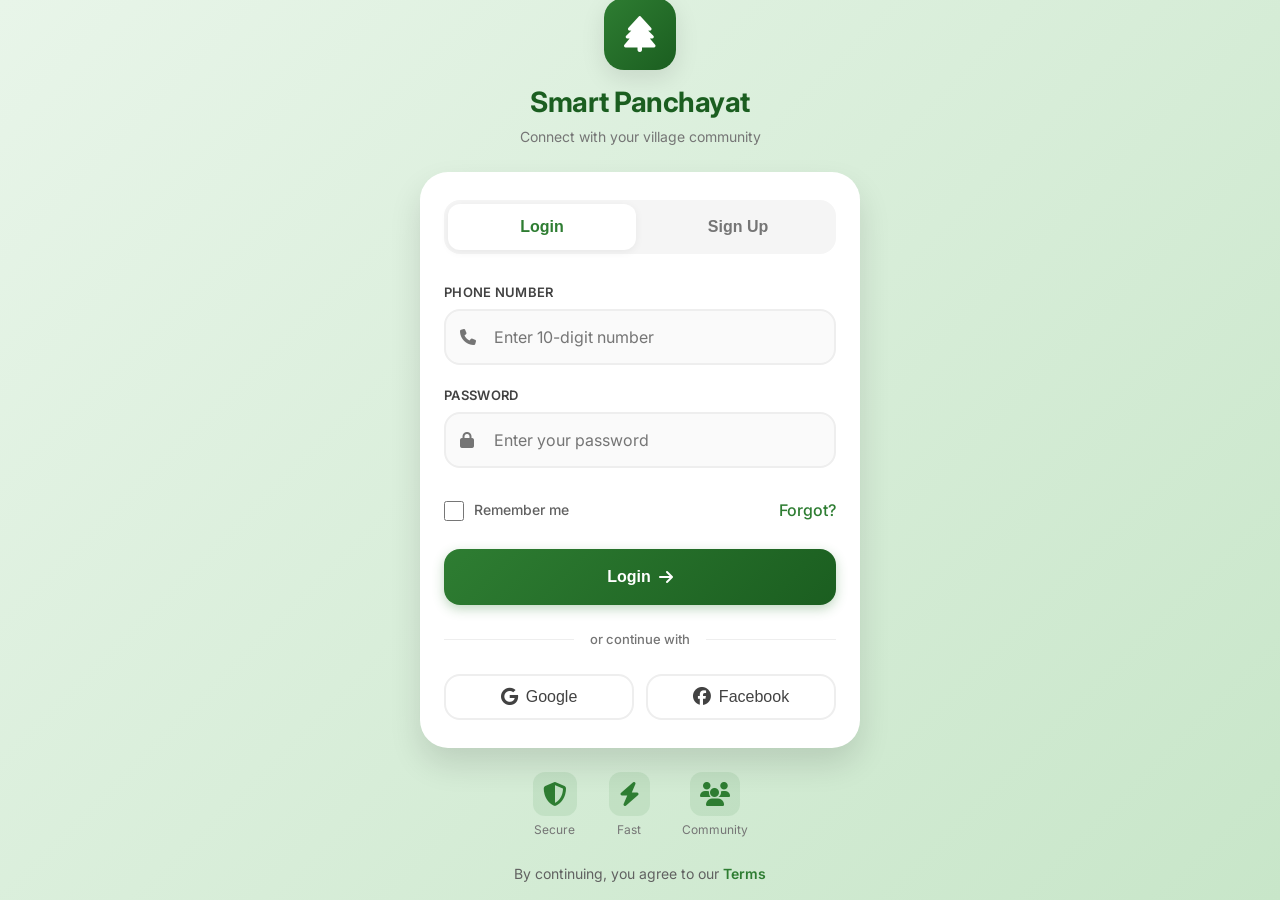
==== commit 99bb00ed: "modified:   chat.html modified:   dashboard.html modified:   events.html modified:   index.html dele" ====
--- a/index.html
+++ b/index.html
@@ -871,6 +871,6 @@
         
         console.log('✅ Smart Panchayat Auth Ready');
     </script>
-    <script src="js/language.js"></script>
+    
 </body>
 </html>
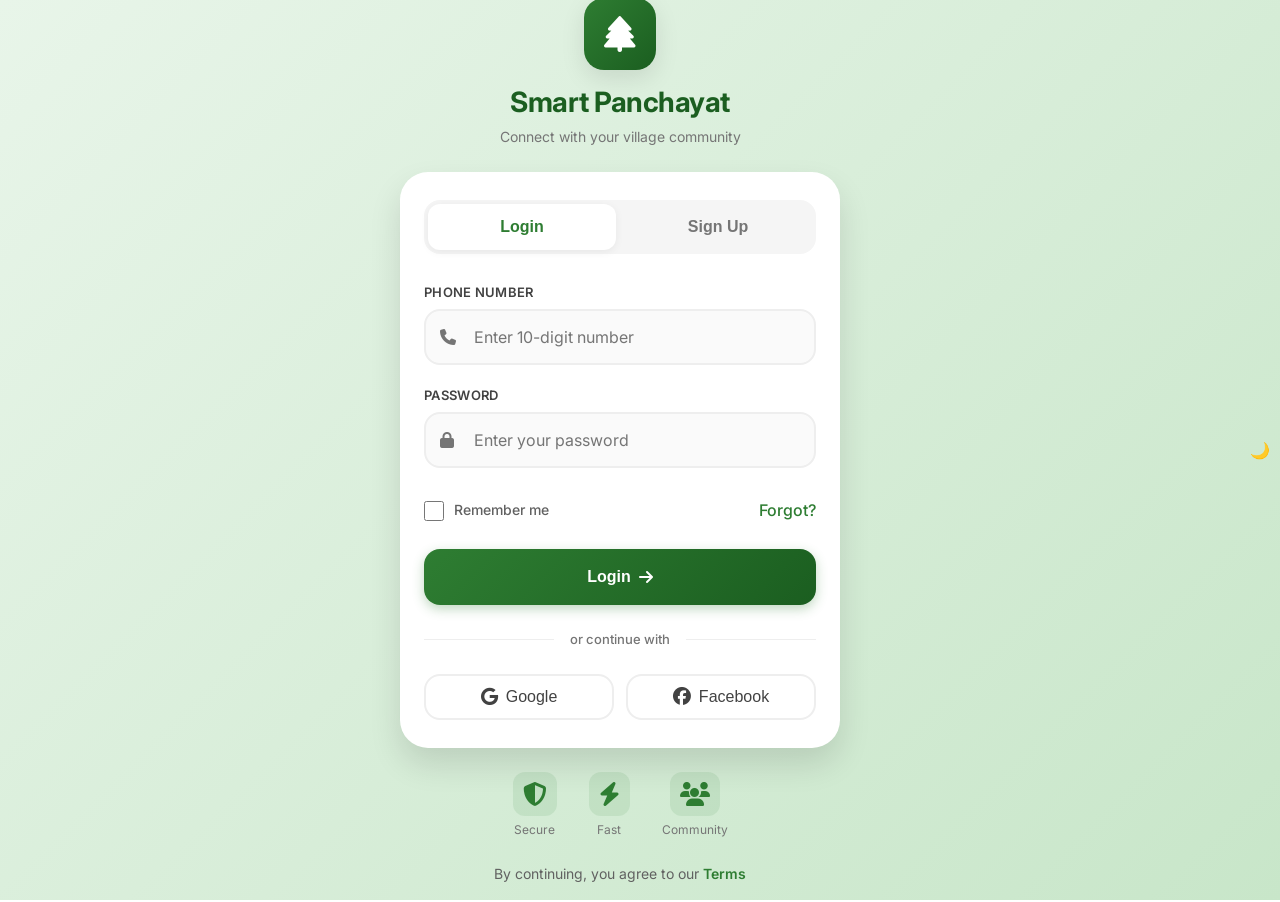
==== commit 39a62613: "modified:   chat.html new file:   css/darkmode.css modified:   dashboard.html modified:   events.htm" ====
--- a/index.html
+++ b/index.html
@@ -17,6 +17,7 @@
     
     <!-- Custom CSS -->
     <link rel="stylesheet" href="css/styles.css">
+    <link rel="stylesheet" href="css/darkmode.css">
     
     <style>
         /* ============================================ */
@@ -871,6 +872,7 @@
         
         console.log('✅ Smart Panchayat Auth Ready');
     </script>
+    <script src="js/darkmode.js"></script>
     
 </body>
 </html>
--- a/css/darkmode.css
+++ b/css/darkmode.css
@@ -0,0 +1,74 @@
+/* Dark Mode Styles */
+[data-theme="dark"] {
+  --bg-primary: #1a1a1a;
+  --bg-secondary: #2d2d2d;
+  --text-primary: #ffffff;
+  --text-secondary: #b0b0b0;
+  --border-color: #404040;
+  --card-bg: #2d2d2d;
+  --input-bg: #333333;
+  --shadow: 0 2px 8px rgba(0, 0, 0, 0.3);
+}
+
+/* Apply variables */
+[data-theme="dark"] body {
+  background-color: var(--bg-primary);
+  color: var(--text-primary);
+}
+
+[data-theme="dark"] .card,
+[data-theme="dark"] .post,
+[data-theme="dark"] .container,
+[data-theme="dark"] section,
+[data-theme="dark"] .dashboard-card {
+  background-color: var(--card-bg);
+  border-color: var(--border-color);
+  box-shadow: var(--shadow);
+}
+
+[data-theme="dark"] input,
+[data-theme="dark"] textarea,
+[data-theme="dark"] select {
+  background-color: var(--input-bg);
+  color: var(--text-primary);
+  border-color: var(--border-color);
+}
+
+[data-theme="dark"] button:not(#darkModeToggle) {
+  background-color: var(--bg-secondary);
+  color: var(--text-primary);
+  border-color: var(--border-color);
+}
+
+[data-theme="dark"] a {
+  color: #4da6ff;
+}
+
+[data-theme="dark"] .navbar,
+[data-theme="dark"] nav,
+[data-theme="dark"] header,
+[data-theme="dark"] .sidebar {
+  background-color: var(--bg-secondary);
+  border-color: var(--border-color);
+}
+
+[data-theme="dark"] .feed-item,
+[data-theme="dark"] .event-card,
+[data-theme="dark"] .user-card {
+  background-color: var(--card-bg);
+  border-color: var(--border-color);
+}
+
+[data-theme="dark"] .text-muted,
+[data-theme="dark"] .secondary-text {
+  color: var(--text-secondary);
+}
+
+[data-theme="dark"] hr {
+  border-color: var(--border-color);
+}
+
+/* Smooth transition */
+body, div, section, article, nav, header, button, input, select, textarea, a {
+  transition: background-color 0.3s ease, color 0.3s ease, border-color 0.3s ease;
+}
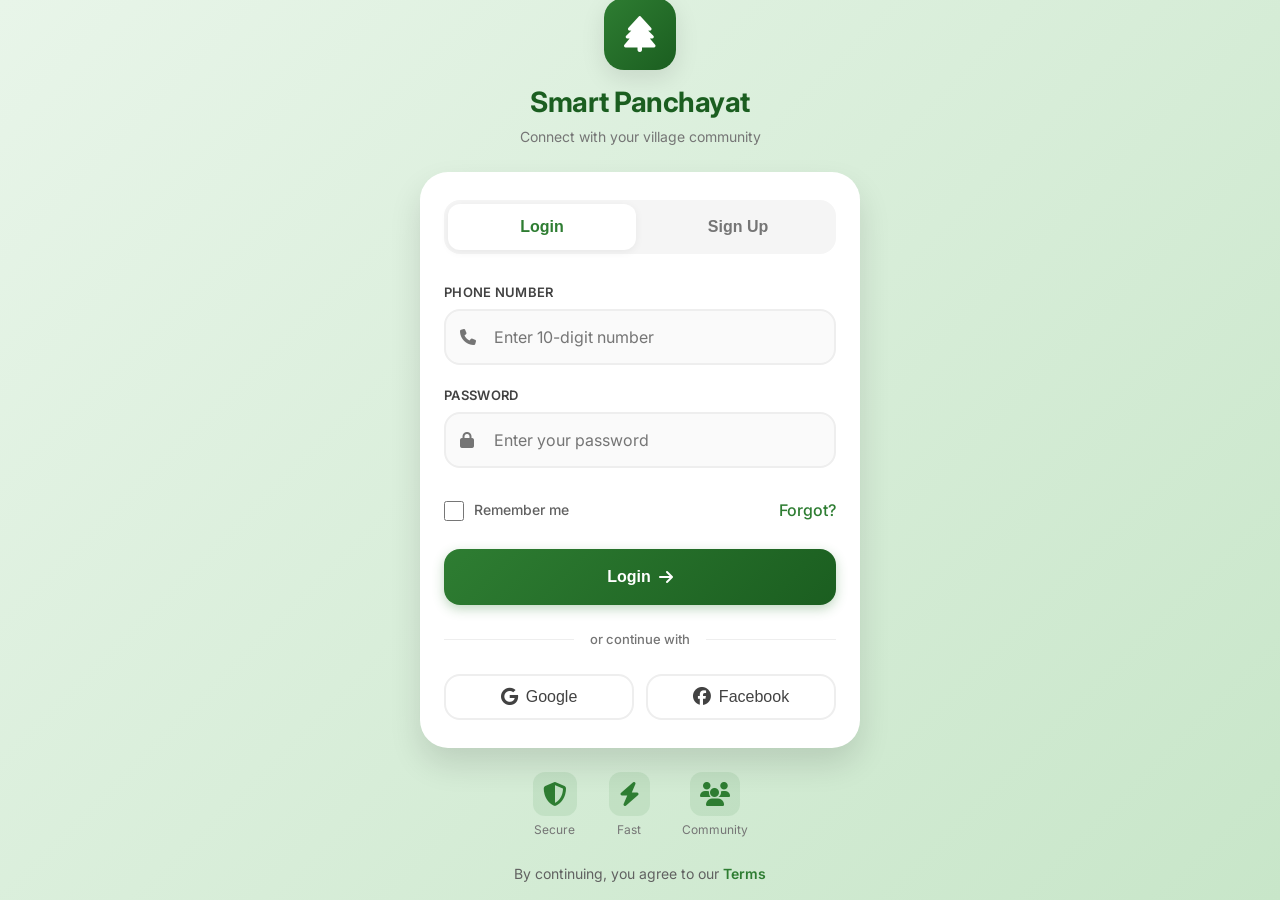
==== commit 13c0954e: "modified:   chat.html modified:   dashboard.html modified:   events.html modified:   index.html modi" ====
--- a/index.html
+++ b/index.html
@@ -17,7 +17,7 @@
     
     <!-- Custom CSS -->
     <link rel="stylesheet" href="css/styles.css">
-    <link rel="stylesheet" href="css/darkmode.css">
+    
     
     <style>
         /* ============================================ */
@@ -872,7 +872,6 @@
         
         console.log('✅ Smart Panchayat Auth Ready');
     </script>
-    <script src="js/darkmode.js"></script>
     
 </body>
 </html>
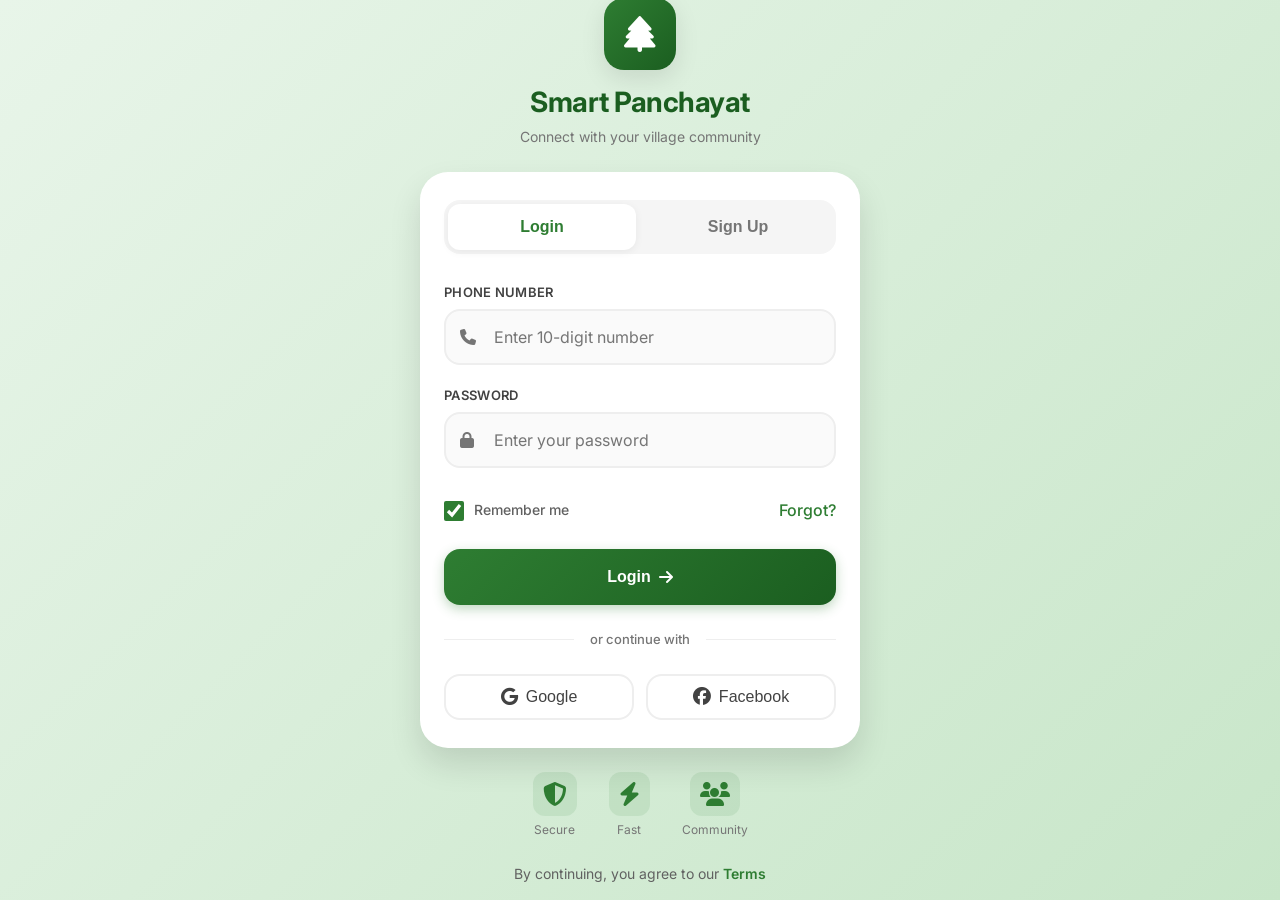
==== commit 9b4a1716: "modified:   index.html modified:   js/auth.js" ====
--- a/index.html
+++ b/index.html
@@ -635,7 +635,7 @@
                 </div>
                 
                 <div class="checkbox-wrapper">
-                    <input type="checkbox" id="rememberMe">
+                  <input type="checkbox" id="rememberMe" checked>
                     <label for="rememberMe">Remember me</label>
                     <a href="#" style="margin-left: auto;">Forgot?</a>
                 </div>
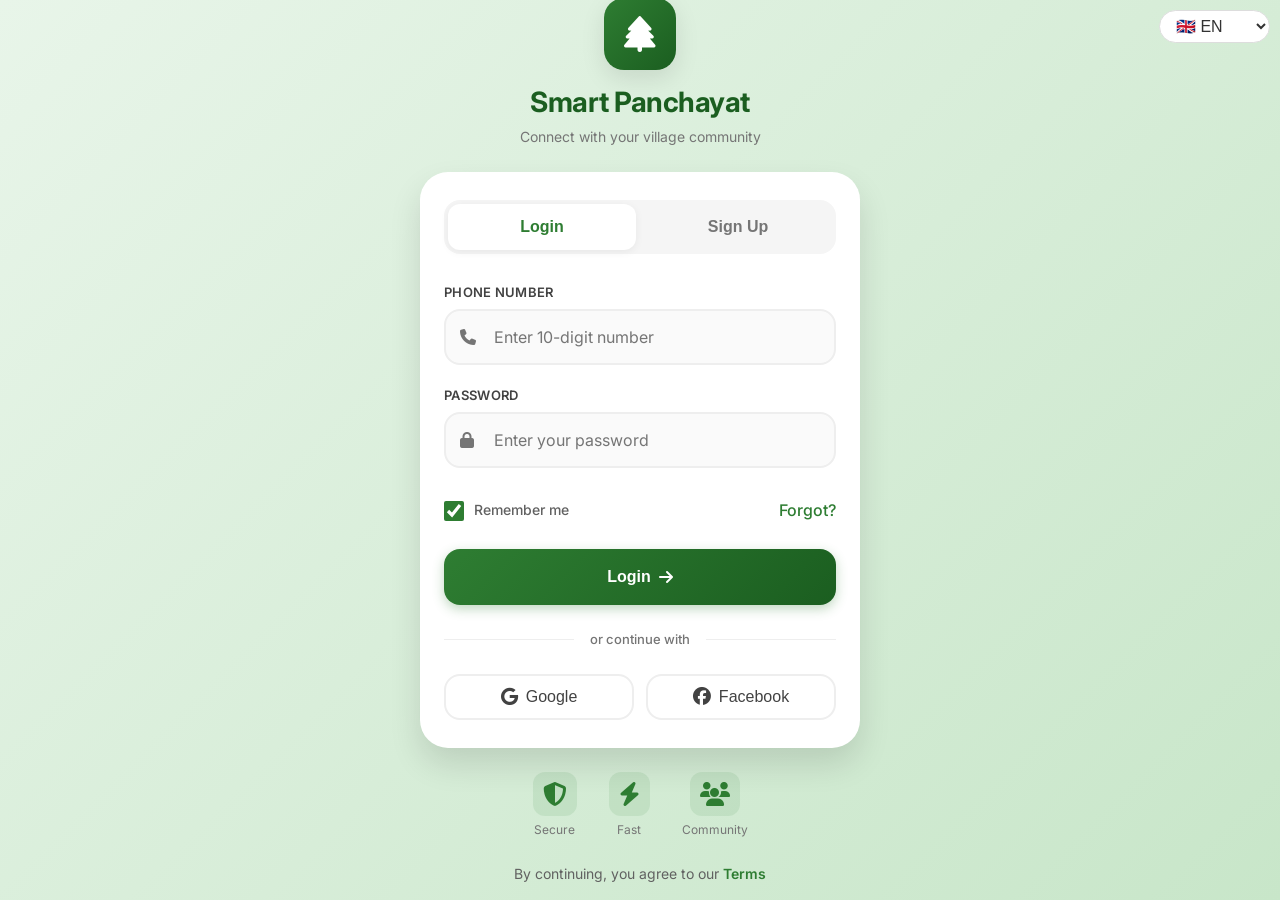
==== commit 5e26e186: "modified:   chat.html deleted:    css/darkmode.css modified:   css/styles.css modified:   dashboard." ====
--- a/index.html
+++ b/index.html
@@ -872,6 +872,7 @@
         
         console.log('✅ Smart Panchayat Auth Ready');
     </script>
+    <script src="js/translate.js"></script>
     
 </body>
 </html>
--- a/css/styles.css
+++ b/css/styles.css
@@ -3877,4 +3877,9 @@
 .form-input[readonly] {
     background: var(--gray-50) !important;
     cursor: default !important;
+}
+[data-theme="dark"] #langSwitcher {
+    background: #2d2d2d;
+    color: #fff;
+    border-color: #404040;
 }
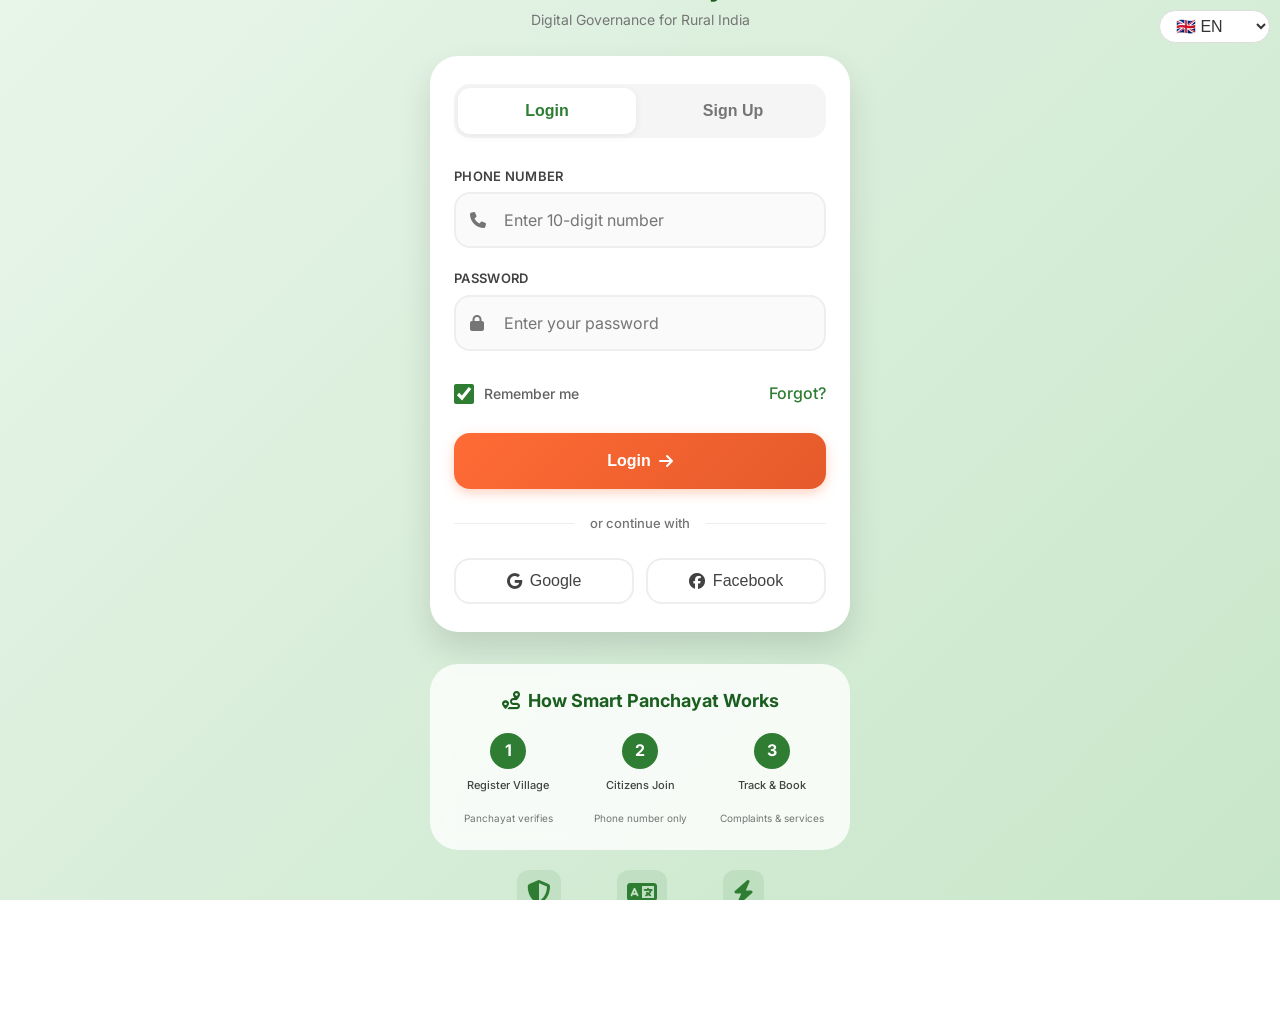
==== commit ddd2d0be: "modified:   index.html" ====
--- a/index.html
+++ b/index.html
@@ -3,9 +3,23 @@
 <head>
     <meta charset="UTF-8">
     <meta name="viewport" content="width=device-width, initial-scale=1.0, maximum-scale=1.0, user-scalable=yes, viewport-fit=cover">
-    <meta name="description" content="Smart Panchayat - Connect with your village community">
+    
+    <!-- Enhanced Meta Tags for SEO & Social Sharing -->
+    <title>Smart Panchayat — Digital Rural Governance</title>
+    <meta name="description" content="Empowering Gram Panchayats with complaint tracking, service marketplace, emergency SOS, and local language support. Connect with your village community.">
     <meta name="theme-color" content="#2E7D32">
-    <title>Smart Panchayat - Village Connect</title>
+    
+    <!-- Open Graph / WhatsApp / LinkedIn Preview -->
+    <meta property="og:title" content="Smart Panchayat — Digital Rural Governance">
+    <meta property="og:description" content="Complaint tracking, service marketplace, emergency SOS, and vernacular support for rural India.">
+    <meta property="og:image" content="https://smartpanchayat-eight.vercel.app/assets/og-image.png">
+    <meta property="og:url" content="https://smartpanchayat-eight.vercel.app">
+    <meta property="og:type" content="website">
+    
+    <!-- Twitter Card -->
+    <meta name="twitter:card" content="summary_large_image">
+    <meta name="twitter:title" content="Smart Panchayat">
+    <meta name="twitter:description" content="Digital governance for Gram Panchayats">
     
     <!-- Fonts -->
     <link rel="preconnect" href="https://fonts.googleapis.com">
@@ -17,7 +31,6 @@
     
     <!-- Custom CSS -->
     <link rel="stylesheet" href="css/styles.css">
-    
     
     <style>
         /* ============================================ */
@@ -35,6 +48,8 @@
             --primary-dark: #1B5E20;
             --primary-light: #4CAF50;
             --accent: #FF6F00;
+            --accent-orange: #FF6B35;
+            --accent-gold: #FFD700;
             --gray-50: #FAFAFA;
             --gray-100: #F5F5F5;
             --gray-200: #EEEEEE;
@@ -67,14 +82,8 @@
         }
         
         @keyframes slideUp {
-            from {
-                opacity: 0;
-                transform: translateY(30px);
-            }
-            to {
-                opacity: 1;
-                transform: translateY(0);
-            }
+            from { opacity: 0; transform: translateY(30px); }
+            to { opacity: 1; transform: translateY(0); }
         }
         
         /* Logo Section */
@@ -151,21 +160,6 @@
             cursor: pointer;
             border-radius: 12px;
             transition: all 0.25s ease;
-            position: relative;
-            overflow: hidden;
-        }
-        
-        .auth-tab::before {
-            content: '';
-            position: absolute;
-            top: 0;
-            left: 0;
-            right: 0;
-            bottom: 0;
-            background: white;
-            opacity: 0;
-            transition: opacity 0.25s ease;
-            z-index: -1;
         }
         
         .auth-tab.active {
@@ -192,7 +186,6 @@
         /* Input Groups */
         .input-group {
             margin-bottom: 20px;
-            position: relative;
         }
         
         .input-label {
@@ -253,13 +246,6 @@
             display: flex;
             align-items: center;
             gap: 4px;
-            animation: shake 0.3s ease;
-        }
-        
-        @keyframes shake {
-            0%, 100% { transform: translateX(0); }
-            25% { transform: translateX(-4px); }
-            75% { transform: translateX(4px); }
         }
         
         /* Password Strength */
@@ -314,7 +300,7 @@
             font-weight: 500;
         }
         
-        /* Buttons */
+        /* Buttons - Enhanced with Accent Color */
         .btn {
             width: 100%;
             padding: 16px;
@@ -328,19 +314,17 @@
             align-items: center;
             justify-content: center;
             gap: 8px;
-            position: relative;
-            overflow: hidden;
         }
         
         .btn-primary {
-            background: linear-gradient(135deg, var(--primary), var(--primary-dark));
+            background: linear-gradient(135deg, var(--accent-orange), #E55A2B);
             color: white;
-            box-shadow: 0 4px 12px rgba(46, 125, 50, 0.3);
+            box-shadow: 0 4px 12px rgba(255, 107, 53, 0.3);
         }
         
         .btn-primary:hover {
             transform: translateY(-2px);
-            box-shadow: 0 6px 16px rgba(46, 125, 50, 0.4);
+            box-shadow: 0 6px 16px rgba(255, 107, 53, 0.4);
         }
         
         .btn-primary:active {
@@ -351,20 +335,6 @@
             opacity: 0.6;
             cursor: not-allowed;
             transform: none;
-        }
-        
-        /* Loading Spinner */
-        .spinner {
-            width: 20px;
-            height: 20px;
-            border: 2px solid rgba(255,255,255,0.3);
-            border-top-color: white;
-            border-radius: 50%;
-            animation: spin 0.8s linear infinite;
-        }
-        
-        @keyframes spin {
-            to { transform: rotate(360deg); }
         }
         
         /* Divider */
@@ -417,24 +387,6 @@
             background: var(--gray-50);
         }
         
-        .social-btn i {
-            font-size: 18px;
-        }
-        
-        /* Footer Links */
-        .auth-footer {
-            text-align: center;
-            margin-top: 24px;
-            font-size: 14px;
-            color: var(--gray-600);
-        }
-        
-        .auth-footer a {
-            color: var(--primary);
-            text-decoration: none;
-            font-weight: 600;
-        }
-        
         /* OTP Section */
         .otp-section {
             margin-top: 20px;
@@ -494,12 +446,67 @@
             cursor: not-allowed;
         }
         
-        /* Features Section */
+        /* How It Works Section */
+        .how-it-works {
+            margin-top: 32px;
+            padding: 24px 16px;
+            background: rgba(255,255,255,0.8);
+            border-radius: 28px;
+            backdrop-filter: blur(10px);
+        }
+        
+        .how-it-works h3 {
+            text-align: center;
+            font-size: 18px;
+            font-weight: 700;
+            color: var(--primary-dark);
+            margin-bottom: 20px;
+        }
+        
+        .steps-row {
+            display: flex;
+            justify-content: space-around;
+            gap: 8px;
+        }
+        
+        .step-item {
+            text-align: center;
+            flex: 1;
+        }
+        
+        .step-num {
+            width: 36px;
+            height: 36px;
+            background: var(--primary);
+            color: white;
+            font-size: 16px;
+            font-weight: 700;
+            border-radius: 50%;
+            display: flex;
+            align-items: center;
+            justify-content: center;
+            margin: 0 auto 8px;
+        }
+        
+        .step-item p {
+            font-size: 11px;
+            font-weight: 500;
+            color: var(--gray-800);
+        }
+        
+        .step-item small {
+            font-size: 10px;
+            color: var(--gray-600);
+            display: block;
+            margin-top: 2px;
+        }
+        
+        /* Features */
         .features {
             display: flex;
             justify-content: center;
             gap: 32px;
-            margin-top: 24px;
+            margin-top: 20px;
         }
         
         .feature {
@@ -522,6 +529,25 @@
             color: var(--gray-600);
         }
         
+        /* Auth Footer */
+        .auth-footer {
+            text-align: center;
+            margin-top: 20px;
+            font-size: 14px;
+            color: var(--gray-600);
+        }
+        
+        .auth-footer a {
+            color: var(--primary);
+            text-decoration: none;
+            font-weight: 600;
+        }
+        
+        /* Hidden */
+        .hidden {
+            display: none !important;
+        }
+        
         /* Mobile Optimizations */
         @media (max-width: 480px) {
             body {
@@ -529,10 +555,6 @@
                 align-items: flex-start;
             }
             
-            .auth-container {
-                margin-top: 20px;
-            }
-            
             .auth-card {
                 padding: 20px 16px;
             }
@@ -564,26 +586,10 @@
             .features {
                 gap: 20px;
             }
-        }
-        
-        /* Desktop Optimizations */
-        @media (min-width: 768px) {
-            .auth-container {
-                max-width: 440px;
-            }
-        }
-        
-        /* Toast Customization */
-        .toast-container {
-            position: fixed;
-            top: 20px;
-            right: 20px;
-            z-index: 9999;
-        }
-        
-        /* Hidden */
-        .hidden {
-            display: none !important;
+            
+            .how-it-works {
+                padding: 16px 12px;
+            }
         }
     </style>
 </head>
@@ -595,7 +601,7 @@
                 <i class="fas fa-tree"></i>
             </div>
             <h1>Smart Panchayat</h1>
-            <p>Connect with your village community</p>
+            <p>Digital Governance for Rural India</p>
         </div>
         
         <!-- Auth Card -->
@@ -612,12 +618,7 @@
                     <label class="input-label">Phone Number</label>
                     <div class="input-wrapper">
                         <i class="fas fa-phone"></i>
-                        <input type="tel" 
-                               class="input-field" 
-                               id="loginPhone" 
-                               placeholder="Enter 10-digit number"
-                               inputmode="numeric"
-                               maxlength="10">
+                        <input type="tel" class="input-field" id="loginPhone" placeholder="Enter 10-digit number" inputmode="numeric" maxlength="10">
                     </div>
                     <div class="error-message hidden" id="loginPhoneError"></div>
                 </div>
@@ -626,18 +627,15 @@
                     <label class="input-label">Password</label>
                     <div class="input-wrapper">
                         <i class="fas fa-lock"></i>
-                        <input type="password" 
-                               class="input-field" 
-                               id="loginPassword" 
-                               placeholder="Enter your password">
+                        <input type="password" class="input-field" id="loginPassword" placeholder="Enter your password">
                     </div>
                     <div class="error-message hidden" id="loginPasswordError"></div>
                 </div>
                 
                 <div class="checkbox-wrapper">
-                  <input type="checkbox" id="rememberMe" checked>
+                    <input type="checkbox" id="rememberMe" checked>
                     <label for="rememberMe">Remember me</label>
-                    <a href="#" style="margin-left: auto;">Forgot?</a>
+                    <a href="#" onclick="showToast('Contact Panchayat Secretary', 'info'); return false;" style="margin-left: auto;">Forgot?</a>
                 </div>
                 
                 <button type="submit" class="btn btn-primary" id="loginBtn">
@@ -650,10 +648,10 @@
                 </div>
                 
                 <div class="social-login">
-                    <button type="button" class="social-btn">
+                    <button type="button" class="social-btn" onclick="showToast('Coming soon!', 'info')">
                         <i class="fab fa-google"></i> Google
                     </button>
-                    <button type="button" class="social-btn">
+                    <button type="button" class="social-btn" onclick="showToast('Coming soon!', 'info')">
                         <i class="fab fa-facebook"></i> Facebook
                     </button>
                 </div>
@@ -665,10 +663,7 @@
                     <label class="input-label">Full Name</label>
                     <div class="input-wrapper">
                         <i class="fas fa-user"></i>
-                        <input type="text" 
-                               class="input-field" 
-                               id="signupName" 
-                               placeholder="Enter your full name">
+                        <input type="text" class="input-field" id="signupName" placeholder="Enter your full name">
                     </div>
                     <div class="error-message hidden" id="signupNameError"></div>
                 </div>
@@ -677,12 +672,7 @@
                     <label class="input-label">Phone Number</label>
                     <div class="input-wrapper">
                         <i class="fas fa-phone"></i>
-                        <input type="tel" 
-                               class="input-field" 
-                               id="signupPhone" 
-                               placeholder="10-digit mobile number"
-                               inputmode="numeric"
-                               maxlength="10">
+                        <input type="tel" class="input-field" id="signupPhone" placeholder="10-digit mobile number" inputmode="numeric" maxlength="10">
                     </div>
                     <div class="error-message hidden" id="signupPhoneError"></div>
                 </div>
@@ -691,10 +681,7 @@
                     <label class="input-label">Password</label>
                     <div class="input-wrapper">
                         <i class="fas fa-lock"></i>
-                        <input type="password" 
-                               class="input-field" 
-                               id="signupPassword" 
-                               placeholder="Create a strong password">
+                        <input type="password" class="input-field" id="signupPassword" placeholder="Create a strong password">
                     </div>
                     <div class="password-strength hidden" id="passwordStrength">
                         <div class="strength-bar">
@@ -708,10 +695,7 @@
                     <label class="input-label">Confirm Password</label>
                     <div class="input-wrapper">
                         <i class="fas fa-check-circle"></i>
-                        <input type="password" 
-                               class="input-field" 
-                               id="signupConfirmPassword" 
-                               placeholder="Re-enter your password">
+                        <input type="password" class="input-field" id="signupConfirmPassword" placeholder="Re-enter your password">
                     </div>
                     <div class="error-message hidden" id="signupConfirmError"></div>
                 </div>
@@ -742,7 +726,7 @@
                     <i class="fas fa-user-plus"></i>
                 </button>
                 
-                <!-- OTP Section (hidden initially) -->
+                <!-- OTP Section -->
                 <div class="otp-section hidden" id="otpSection">
                     <p style="text-align: center; font-size: 14px; color: var(--gray-600); margin-bottom: 16px;">
                         <i class="fas fa-shield-alt"></i> 
@@ -771,6 +755,28 @@
             </form>
         </div>
         
+        <!-- How It Works Section -->
+        <div class="how-it-works">
+            <h3><i class="fas fa-route" style="margin-right: 8px;"></i>How Smart Panchayat Works</h3>
+            <div class="steps-row">
+                <div class="step-item">
+                    <div class="step-num">1</div>
+                    <p>Register Village</p>
+                    <small>Panchayat verifies</small>
+                </div>
+                <div class="step-item">
+                    <div class="step-num">2</div>
+                    <p>Citizens Join</p>
+                    <small>Phone number only</small>
+                </div>
+                <div class="step-item">
+                    <div class="step-num">3</div>
+                    <p>Track & Book</p>
+                    <small>Complaints & services</small>
+                </div>
+            </div>
+        </div>
+        
         <!-- Features -->
         <div class="features">
             <div class="feature">
@@ -778,18 +784,18 @@
                 <span>Secure</span>
             </div>
             <div class="feature">
+                <i class="fas fa-language"></i>
+                <span>हिन्दी • اردو • ਪੰਜਾਬੀ</span>
+            </div>
+            <div class="feature">
                 <i class="fas fa-bolt"></i>
                 <span>Fast</span>
             </div>
-            <div class="feature">
-                <i class="fas fa-users"></i>
-                <span>Community</span>
-            </div>
         </div>
         
         <!-- Footer -->
         <div class="auth-footer">
-            <p>By continuing, you agree to our <a href="#">Terms</a></p>
+            <p>By continuing, you agree to our <a href="#">Terms</a> • Made for Rural India 🇮🇳</p>
         </div>
     </div>
     
@@ -798,6 +804,7 @@
     
     <script src="js/utils.js"></script>
     <script src="js/auth.js"></script>
+    <script src="js/translate.js"></script>
     
     <script>
         // Smooth tab switching
@@ -835,19 +842,15 @@
                 if (strength <= 1) {
                     strengthFill.style.background = '#E53935';
                     strengthText.textContent = 'Weak';
-                    strengthText.style.color = '#E53935';
                 } else if (strength === 2) {
                     strengthFill.style.background = '#FFA000';
                     strengthText.textContent = 'Fair';
-                    strengthText.style.color = '#FFA000';
                 } else if (strength === 3) {
                     strengthFill.style.background = '#4CAF50';
                     strengthText.textContent = 'Good';
-                    strengthText.style.color = '#4CAF50';
                 } else {
                     strengthFill.style.background = '#2E7D32';
                     strengthText.textContent = 'Strong';
-                    strengthText.style.color = '#2E7D32';
                 }
             } else {
                 strengthDiv.classList.add('hidden');
@@ -872,7 +875,5 @@
         
         console.log('✅ Smart Panchayat Auth Ready');
     </script>
-    <script src="js/translate.js"></script>
-    
 </body>
 </html>
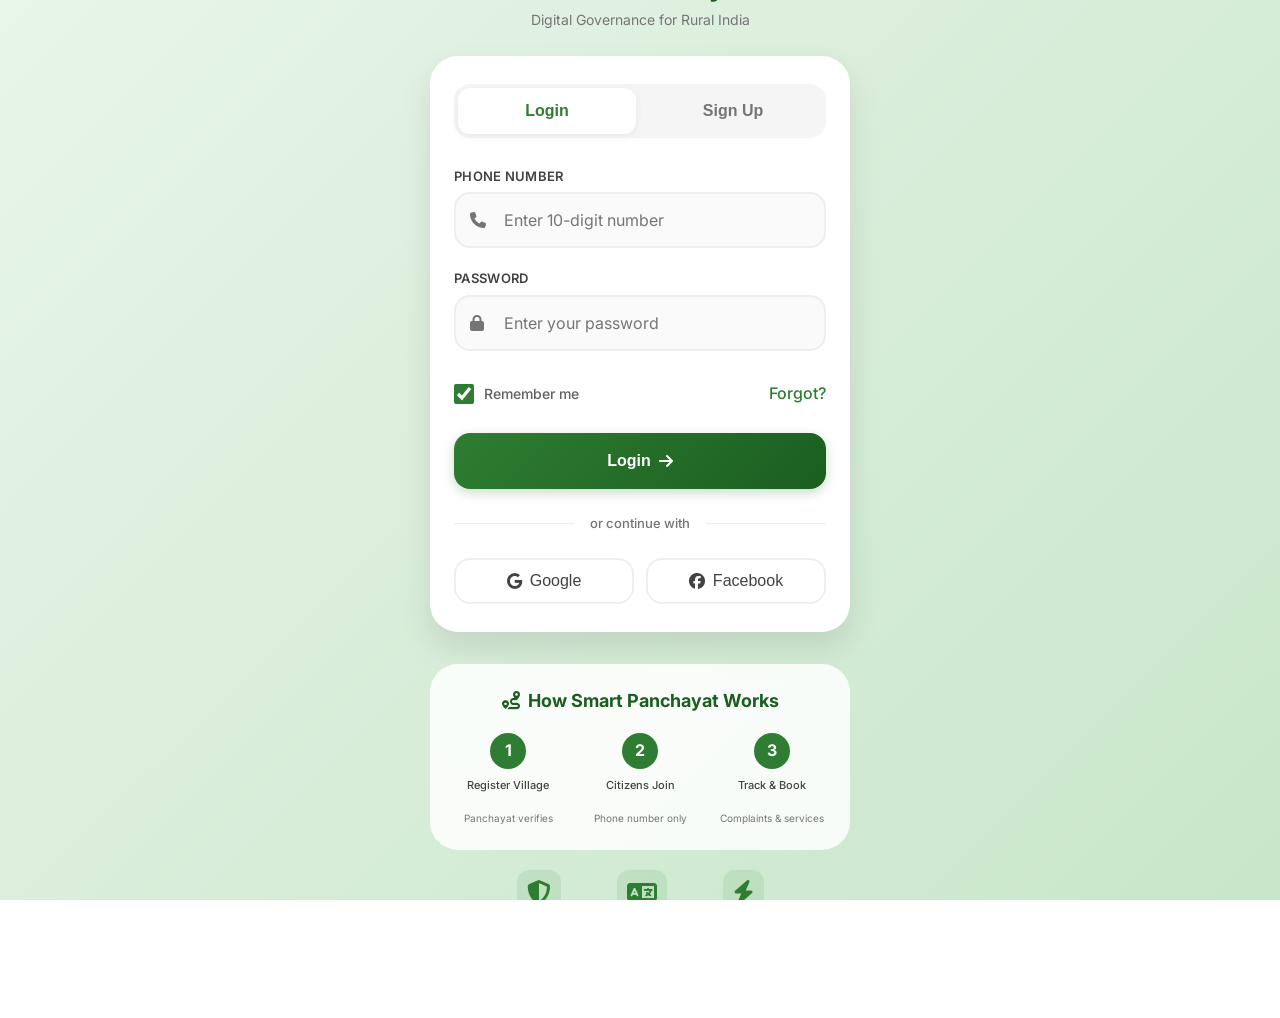
==== commit af5d2809: "modified:   index.html modified:   js/dashboard.js modified:   js/profile.js" ====
--- a/index.html
+++ b/index.html
@@ -6,7 +6,7 @@
     
     <!-- Enhanced Meta Tags for SEO & Social Sharing -->
     <title>Smart Panchayat — Digital Rural Governance</title>
-    <meta name="description" content="Empowering Gram Panchayats with complaint tracking, service marketplace, emergency SOS, and local language support. Connect with your village community.">
+    <meta name="description" content="Empowering Gram Panchayats with complaint tracking, service marketplace, emergency SOS, and local language support.">
     <meta name="theme-color" content="#2E7D32">
     
     <!-- Open Graph / WhatsApp / LinkedIn Preview -->
@@ -20,6 +20,10 @@
     <meta name="twitter:card" content="summary_large_image">
     <meta name="twitter:title" content="Smart Panchayat">
     <meta name="twitter:description" content="Digital governance for Gram Panchayats">
+    
+    <!-- Preload critical assets for faster loading -->
+    <link rel="preload" href="https://fonts.googleapis.com/css2?family=Inter:wght@400;500;600;700&display=swap" as="style">
+    <link rel="preload" href="https://cdnjs.cloudflare.com/ajax/libs/font-awesome/6.5.1/css/all.min.css" as="style">
     
     <!-- Fonts -->
     <link rel="preconnect" href="https://fonts.googleapis.com">
@@ -58,8 +62,8 @@
             --success: #43A047;
             --error: #E53935;
             --shadow-sm: 0 2px 8px rgba(0,0,0,0.06);
-            --shadow-md: 0 8px 24px rgba(0,0,0,0.1);
-            --shadow-lg: 0 16px 32px rgba(0,0,0,0.12);
+            --shadow-md: 0 8px 24px rgba(0,0,0,0.08);
+            --shadow-lg: 0 16px 32px rgba(0,0,0,0.1);
         }
         
         body {
@@ -78,11 +82,11 @@
             width: 100%;
             max-width: 420px;
             margin: 0 auto;
-            animation: slideUp 0.5s ease;
+            animation: slideUp 0.4s ease-out;
         }
         
         @keyframes slideUp {
-            from { opacity: 0; transform: translateY(30px); }
+            from { opacity: 0; transform: translateY(20px); }
             to { opacity: 1; transform: translateY(0); }
         }
         
@@ -90,6 +94,12 @@
         .logo-section {
             text-align: center;
             margin-bottom: 24px;
+            animation: fadeIn 0.6s ease-out;
+        }
+        
+        @keyframes fadeIn {
+            from { opacity: 0; }
+            to { opacity: 1; }
         }
         
         .logo-icon {
@@ -102,12 +112,11 @@
             justify-content: center;
             margin: 0 auto 16px;
             box-shadow: var(--shadow-md);
-            animation: pulse 2s infinite;
-        }
-        
-        @keyframes pulse {
-            0%, 100% { transform: scale(1); }
-            50% { transform: scale(1.02); }
+            transition: transform 0.3s ease;
+        }
+        
+        .logo-icon:hover {
+            transform: scale(1.02);
         }
         
         .logo-icon i {
@@ -136,7 +145,13 @@
             padding: 28px 24px;
             box-shadow: var(--shadow-lg);
             backdrop-filter: blur(10px);
-            transition: all 0.3s ease;
+            transition: transform 0.3s ease, box-shadow 0.3s ease;
+            animation: cardPop 0.5s ease-out;
+        }
+        
+        @keyframes cardPop {
+            0% { opacity: 0; transform: scale(0.95); }
+            100% { opacity: 1; transform: scale(1); }
         }
         
         /* Tabs */
@@ -171,15 +186,15 @@
         /* Forms */
         .auth-form {
             display: none;
-            animation: fadeIn 0.3s ease;
+            animation: formFade 0.3s ease;
         }
         
         .auth-form.active {
             display: block;
         }
         
-        @keyframes fadeIn {
-            from { opacity: 0; transform: translateX(-10px); }
+        @keyframes formFade {
+            from { opacity: 0; transform: translateX(-8px); }
             to { opacity: 1; transform: translateX(0); }
         }
         
@@ -237,6 +252,13 @@
         
         .input-field.error {
             border-color: var(--error);
+            animation: shake 0.3s ease;
+        }
+        
+        @keyframes shake {
+            0%, 100% { transform: translateX(0); }
+            25% { transform: translateX(-4px); }
+            75% { transform: translateX(4px); }
         }
         
         .error-message {
@@ -300,7 +322,7 @@
             font-weight: 500;
         }
         
-        /* Buttons - Enhanced with Accent Color */
+        /* Buttons */
         .btn {
             width: 100%;
             padding: 16px;
@@ -317,14 +339,14 @@
         }
         
         .btn-primary {
-            background: linear-gradient(135deg, var(--accent-orange), #E55A2B);
+            background: linear-gradient(135deg, var(--primary), var(--primary-dark));
             color: white;
-            box-shadow: 0 4px 12px rgba(255, 107, 53, 0.3);
+            box-shadow: 0 4px 12px rgba(46, 125, 50, 0.25);
         }
         
         .btn-primary:hover {
             transform: translateY(-2px);
-            box-shadow: 0 6px 16px rgba(255, 107, 53, 0.4);
+            box-shadow: 0 6px 16px rgba(46, 125, 50, 0.35);
         }
         
         .btn-primary:active {
@@ -450,9 +472,15 @@
         .how-it-works {
             margin-top: 32px;
             padding: 24px 16px;
-            background: rgba(255,255,255,0.8);
+            background: rgba(255,255,255,0.85);
             border-radius: 28px;
             backdrop-filter: blur(10px);
+            animation: fadeUp 0.7s ease-out 0.2s both;
+        }
+        
+        @keyframes fadeUp {
+            from { opacity: 0; transform: translateY(15px); }
+            to { opacity: 1; transform: translateY(0); }
         }
         
         .how-it-works h3 {
@@ -472,6 +500,11 @@
         .step-item {
             text-align: center;
             flex: 1;
+            transition: transform 0.2s ease;
+        }
+        
+        .step-item:hover {
+            transform: translateY(-3px);
         }
         
         .step-num {
@@ -507,6 +540,7 @@
             justify-content: center;
             gap: 32px;
             margin-top: 20px;
+            animation: fadeUp 0.7s ease-out 0.3s both;
         }
         
         .feature {
@@ -514,6 +548,11 @@
             flex-direction: column;
             align-items: center;
             gap: 4px;
+            transition: transform 0.2s ease;
+        }
+        
+        .feature:hover {
+            transform: scale(1.05);
         }
         
         .feature i {
@@ -535,6 +574,7 @@
             margin-top: 20px;
             font-size: 14px;
             color: var(--gray-600);
+            animation: fadeIn 0.8s ease-out 0.4s both;
         }
         
         .auth-footer a {
@@ -553,6 +593,10 @@
             body {
                 padding: 12px;
                 align-items: flex-start;
+            }
+            
+            .auth-container {
+                margin-top: 10px;
             }
             
             .auth-card {
@@ -635,7 +679,7 @@
                 <div class="checkbox-wrapper">
                     <input type="checkbox" id="rememberMe" checked>
                     <label for="rememberMe">Remember me</label>
-                    <a href="#" onclick="showToast('Contact Panchayat Secretary', 'info'); return false;" style="margin-left: auto;">Forgot?</a>
+                    <a href="#" onclick="showToast('Contact Panchayat Secretary to reset password', 'info'); return false;" style="margin-left: auto;">Forgot?</a>
                 </div>
                 
                 <button type="submit" class="btn btn-primary" id="loginBtn">
@@ -648,10 +692,10 @@
                 </div>
                 
                 <div class="social-login">
-                    <button type="button" class="social-btn" onclick="showToast('Coming soon!', 'info')">
+                    <button type="button" class="social-btn" onclick="showToast('Google login coming soon!', 'info')">
                         <i class="fab fa-google"></i> Google
                     </button>
-                    <button type="button" class="social-btn" onclick="showToast('Coming soon!', 'info')">
+                    <button type="button" class="social-btn" onclick="showToast('Facebook login coming soon!', 'info')">
                         <i class="fab fa-facebook"></i> Facebook
                     </button>
                 </div>
@@ -718,7 +762,7 @@
                 
                 <div class="checkbox-wrapper">
                     <input type="checkbox" id="termsCheck">
-                    <label for="termsCheck">I agree to the <a href="#">Terms</a> and <a href="#">Privacy Policy</a></label>
+                    <label for="termsCheck">I agree to the <a href="#" onclick="showToast('Terms of Service', 'info'); return false;">Terms</a> and <a href="#" onclick="showToast('Privacy Policy', 'info'); return false;">Privacy Policy</a></label>
                 </div>
                 
                 <button type="submit" class="btn btn-primary" id="signupBtn">
@@ -795,7 +839,7 @@
         
         <!-- Footer -->
         <div class="auth-footer">
-            <p>By continuing, you agree to our <a href="#">Terms</a> • Made for Rural India 🇮🇳</p>
+            <p>By continuing, you agree to our <a href="#" onclick="showToast('Terms of Service', 'info'); return false;">Terms</a> • Made for Rural India 🇮🇳</p>
         </div>
     </div>
     
@@ -804,7 +848,6 @@
     
     <script src="js/utils.js"></script>
     <script src="js/auth.js"></script>
-    <script src="js/translate.js"></script>
     
     <script>
         // Smooth tab switching
